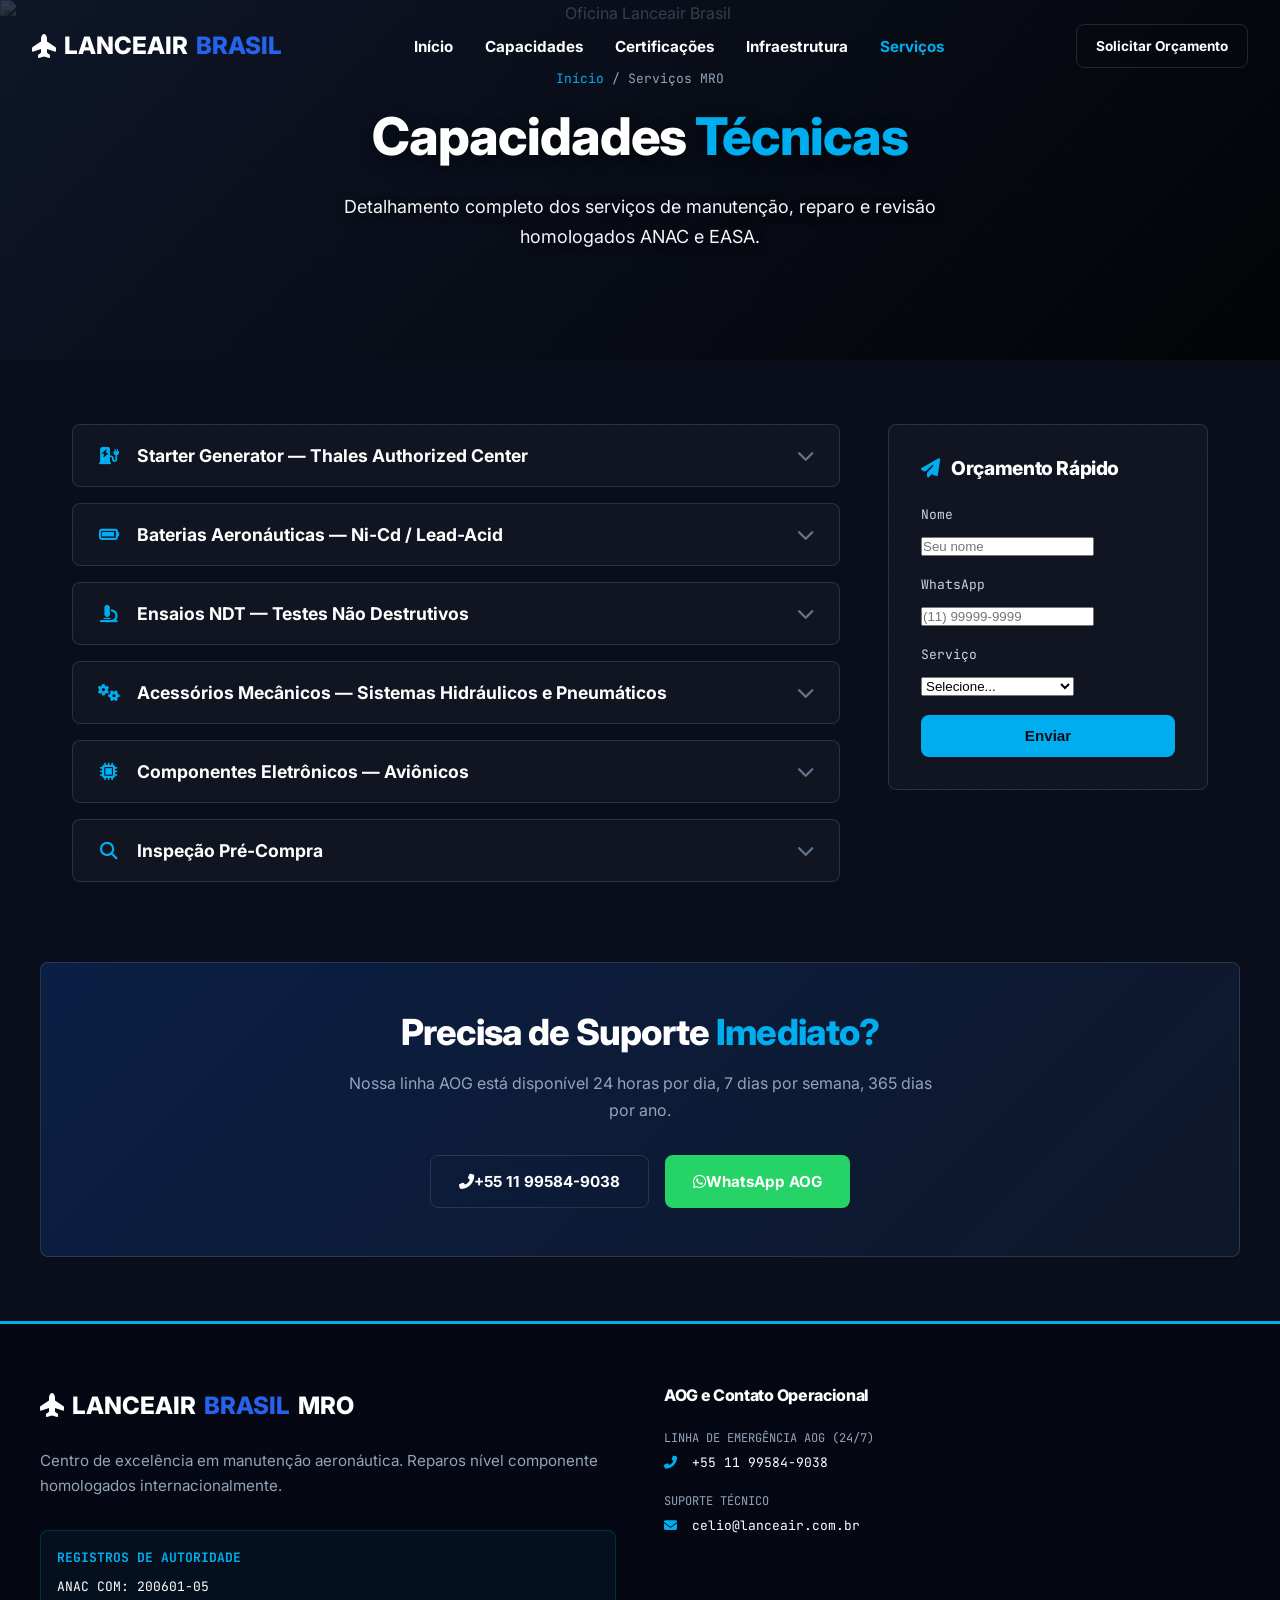
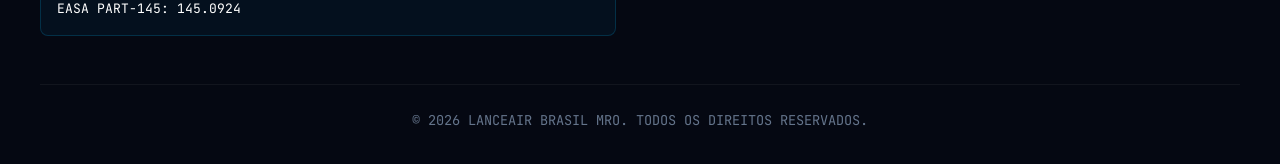
==== servicos.html @ 598c6c40 "Add files via upload" ====
<!DOCTYPE html>
<html lang="pt-BR">

<head>
    <meta charset="UTF-8">
    <meta name="viewport" content="width=device-width, initial-scale=1.0">
    <title>Serviços MRO | Lanceair Brasil</title>
    <meta name="description"
        content="Serviços especializados de manutenção, reparo e overhaul para aeronaves Lanceair. Starter Generator, Baterias, NDT, Aviônicos e mais.">
    <link rel="stylesheet" href="style.css">
    <link rel="stylesheet" href="https://cdnjs.cloudflare.com/ajax/libs/font-awesome/6.4.0/css/all.min.css">
    <style>
        /* Servicos Page Specific */
        .hero-compact {
            height: 40vh;
            min-height: 300px;
            display: flex;
            align-items: center;
            justify-content: center;
            position: relative;
            text-align: center;
        }

        .breadcrumb {
            font-family: var(--font-mono);
            font-size: var(--caption);
            color: #94a3b8;
            margin-bottom: 1rem;
        }

        .breadcrumb a {
            color: var(--cyan-aero);
            text-decoration: none;
        }

        .breadcrumb a:hover {
            text-decoration: underline;
        }

        .services-layout {
            display: grid;
            grid-template-columns: 1fr 320px;
            gap: 3rem;
            max-width: 1200px;
            margin: 0 auto;
            padding: 4rem 2rem;
        }

        /* Accordion */
        .accordion-item {
            border: 1px solid var(--glass-border);
            border-radius: var(--br);
            margin-bottom: 1rem;
            overflow: hidden;
            background: var(--glass-bg);
            backdrop-filter: blur(12px);
        }

        .accordion-header {
            display: flex;
            align-items: center;
            gap: 1rem;
            padding: 1.25rem 1.5rem;
            cursor: pointer;
            background: none;
            border: none;
            color: #fff;
            width: 100%;
            font-size: 1.1rem;
            font-weight: 700;
            font-family: var(--font-sans);
            transition: background 0.3s;
            text-align: left;
        }

        .accordion-header:hover {
            background: rgba(255, 255, 255, 0.03);
        }

        .accordion-header i.icon {
            color: var(--cyan-aero);
            width: 24px;
            text-align: center;
        }

        .accordion-header .chevron {
            margin-left: auto;
            transition: transform 0.3s;
            color: #64748b;
        }

        .accordion-header.open .chevron {
            transform: rotate(180deg);
        }

        .accordion-body {
            max-height: 0;
            overflow: hidden;
            transition: max-height 0.4s ease, padding 0.4s ease;
            padding: 0 1.5rem;
        }

        .accordion-body.open {
            max-height: 800px;
            padding: 0 1.5rem 1.5rem;
        }

        .accordion-body p {
            color: #94a3b8;
            line-height: 1.7;
            margin-bottom: 1rem;
        }

        .accordion-body .norm-tag {
            display: inline-block;
            font-family: var(--font-mono);
            font-size: 0.75rem;
            background: rgba(0, 174, 239, 0.1);
            color: var(--cyan-aero);
            padding: 0.2rem 0.5rem;
            border-radius: 4px;
            margin-right: 0.5rem;
            margin-bottom: 0.5rem;
            border: 1px solid rgba(0, 174, 239, 0.2);
        }

        .accordion-body img {
            width: 100%;
            border-radius: var(--br);
            margin-top: 1rem;
            object-fit: cover;
            max-height: 250px;
        }

        /* Sidebar */
        .sidebar-sticky {
            position: sticky;
            top: 100px;
            align-self: flex-start;
        }

        .sidebar-form {
            background: var(--glass-bg);
            border: 1px solid var(--glass-border);
            border-radius: var(--br);
            padding: 2rem;
            backdrop-filter: blur(12px);
        }

        .sidebar-form h3 {
            font-size: 1.2rem;
            margin-bottom: 1.5rem;
            color: #fff;
        }

        .sidebar-form .form-group {
            margin-bottom: 1rem;
        }

        .sidebar-form label {
            display: block;
            margin-bottom: 0.4rem;
            color: #cbd5e1;
            font-family: var(--font-mono);
            font-size: var(--caption);
        }

        /* CTA Final Banner */
        .cta-final {
            background: linear-gradient(135deg, #0A1F44 0%, #0F172A 100%);
            border: 1px solid var(--glass-border);
            border-radius: var(--br);
            padding: 3rem 2rem;
            text-align: center;
            max-width: 1200px;
            margin: 0 auto 4rem;
        }

        .cta-final h2 {
            margin-bottom: 1rem;
        }

        .cta-final p {
            color: #94a3b8;
            margin-bottom: 2rem;
            max-width: 600px;
            margin-left: auto;
            margin-right: auto;
        }

        .cta-final .cta-buttons {
            display: flex;
            gap: 1rem;
            justify-content: center;
            flex-wrap: wrap;
        }

        .whatsapp-btn {
            background: #25D366 !important;
            color: #fff !important;
        }

        .whatsapp-btn:hover {
            background: #1EBE5A !important;
        }

        @media (max-width: 768px) {
            .services-layout {
                grid-template-columns: 1fr;
                padding: 2rem 1rem;
            }

            .sidebar-sticky {
                position: static;
            }
        }
    </style>
</head>

<body>
    <!-- Header -->
    <header id="header">
        <a href="index.html" class="logo">
            <i class="fas fa-plane-up"></i> LANCEAIR <span>BRASIL</span>
        </a>
        <nav>
            <ul>
                <li><a href="index.html">Início</a></li>
                <li><a href="index.html#services">Capacidades</a></li>
                <li><a href="index.html#certifications">Certificações</a></li>
                <li><a href="index.html#structure">Infraestrutura</a></li>
                <li><a href="servicos.html" class="active">Serviços</a></li>
            </ul>
        </nav>
        <div style="display: flex; gap: 1.5rem; align-items: center;">
            <a href="index.html#contact" class="btn btn-secondary"
                style="padding: 0.6rem 1.2rem; font-size: 0.85rem;">Solicitar
                Orçamento</a>
        </div>
    </header>

    <!-- Hero Compacto -->
    <section class="hero hero-compact" style="padding:0; margin:0; max-width:100%;">
        <img src="assets/estrutura/estrutura-oficina-principal.webp" alt="Oficina Lanceair Brasil" class="hero-bg">
        <div class="hero-overlay"></div>
        <div class="hero-content">
            <div class="breadcrumb">
                <a href="index.html">Início</a> / <span>Serviços MRO</span>
            </div>
            <h1 style="text-shadow: 0 4px 15px rgba(0,0,0,0.6);">Capacidades <span>Técnicas</span></h1>
            <p style="text-shadow: 0 2px 10px rgba(0,0,0,0.8); color: #F4F6F9;">Detalhamento completo dos serviços de
                manutenção, reparo e revisão homologados ANAC e EASA.</p>
        </div>
    </section>

    <!-- Layout Principal -->
    <div class="services-layout">
        <!-- Coluna Principal: Accordion -->
        <div>
            <!-- Starter Generator -->
            <div class="accordion-item">
                <button class="accordion-header">
                    <i class="fas fa-charging-station icon"></i>
                    Starter Generator — Thales Authorized Center
                    <i class="fas fa-chevron-down chevron"></i>
                </button>
                <div class="accordion-body">
                    <p>Reparos e revisões completas de arrancadores/geradores Thales com ensaios em bancadas simuladas.
                        Telemetria exata com laudo técnico completo para cada componente testado.</p>
                    <div>
                        <span class="norm-tag">RBAC 43</span>
                        <span class="norm-tag">AMM Lanceair</span>
                        <span class="norm-tag">CMM Thales</span>
                    </div>
                    <img src="assets/estrutura/estrutura-lab-starter-generator.webp" alt="Lab Starter Generator"
                        loading="lazy">
                </div>
            </div>

            <!-- Baterias -->
            <div class="accordion-item">
                <button class="accordion-header">
                    <i class="fas fa-battery-full icon"></i>
                    Baterias Aeronáuticas — Ni-Cd / Lead-Acid
                    <i class="fas fa-chevron-down chevron"></i>
                </button>
                <div class="accordion-body">
                    <p>Manutenção preventiva e corretiva de baterias aeronáuticas Ni-Cd e Lead-Acid. Processos térmicos
                        e
                        químicos rigorosos seguindo as normas dos fabricantes para ciclo de vida máximo.</p>
                    <div>
                        <span class="norm-tag">ICA 00-011</span>
                        <span class="norm-tag">CMM Saft / Marathon</span>
                        <span class="norm-tag">RBAC 43</span>
                    </div>
                    <img src="assets/estrutura/estrutura-laboratorio-baterias.webp" alt="Laboratório de Baterias"
                        loading="lazy">
                </div>
            </div>

            <!-- Ensaios NDT -->
            <div class="accordion-item">
                <button class="accordion-header">
                    <i class="fas fa-microscope icon"></i>
                    Ensaios NDT — Testes Não Destrutivos
                    <i class="fas fa-chevron-down chevron"></i>
                </button>
                <div class="accordion-body">
                    <p>Inspeções profundas por Líquido Penetrante (LP), Partícula Magnética (PM), Eddy Current (EC) e
                        Ultrassom (UT). Técnicos certificados nível II conforme normas internacionais.</p>
                    <div>
                        <span class="norm-tag">ISO 9712</span>
                        <span class="norm-tag">NAS410</span>
                        <span class="norm-tag">ASTM E1444</span>
                    </div>
                    <img src="assets/estrutura/estrutura-ensaios-ndt.webp" alt="Ensaios NDT" loading="lazy">
                </div>
            </div>

            <!-- Acessórios Mecânicos -->
            <div class="accordion-item">
                <button class="accordion-header">
                    <i class="fas fa-cogs icon"></i>
                    Acessórios Mecânicos — Sistemas Hidráulicos e Pneumáticos
                    <i class="fas fa-chevron-down chevron"></i>
                </button>
                <div class="accordion-body">
                    <p>Serviços mecânicos detalhados em sistemas pneumáticos, hidráulicos, estruturais e de combustível.
                        Revisão completa de atuadores, válvulas e bombas com testes de pressão e leak test.</p>
                    <div>
                        <span class="norm-tag">RBAC 43</span>
                        <span class="norm-tag">AMM Lanceair</span>
                        <span class="norm-tag">IPC</span>
                    </div>
                    <img src="assets/estrutura/estrutura-componentes-mecanicos.webp" alt="Componentes Mecânicos"
                        loading="lazy">
                </div>
            </div>

            <!-- Componentes Eletrônicos -->
            <div class="accordion-item">
                <button class="accordion-header">
                    <i class="fas fa-microchip icon"></i>
                    Componentes Eletrônicos — Aviônicos
                    <i class="fas fa-chevron-down chevron"></i>
                </button>
                <div class="accordion-body">
                    <p>Diagnóstico de alta fidelidade e reparo de placas aviônicas utilizando instrumentação digital
                        avançada.
                        Atualização de software e firmware conforme Service Bulletins dos fabricantes.</p>
                    <div>
                        <span class="norm-tag">RBAC 43</span>
                        <span class="norm-tag">CMM Garmin</span>
                        <span class="norm-tag">STC / SB</span>
                    </div>
                    <img src="assets/estrutura/estrutura-bancada-testes-avionica.webp" alt="Bancada Aviônicos"
                        loading="lazy">
                </div>
            </div>

            <!-- Inspeção Pré-Compra -->
            <div class="accordion-item">
                <button class="accordion-header">
                    <i class="fas fa-search icon"></i>
                    Inspeção Pré-Compra
                    <i class="fas fa-chevron-down chevron"></i>
                </button>
                <div class="accordion-body">
                    <p>Avaliação técnica completa da aeronave antes da aquisição. Inclui inspeção estrutural, revisão de
                        logbooks, avaliação de corrosão, testes de sistemas e relatório detalhado com parecer técnico.
                    </p>
                    <div>
                        <span class="norm-tag">AC 20-106</span>
                        <span class="norm-tag">RBAC 91</span>
                        <span class="norm-tag">AMM Lanceair</span>
                    </div>
                    <img src="assets/estrutura/estrutura-sala-controle-starter.webp" alt="Sala de Controle"
                        loading="lazy">
                </div>
            </div>
        </div>

        <!-- Sidebar Sticky -->
        <div class="sidebar-sticky">
            <div class="sidebar-form">
                <h3><i class="fas fa-paper-plane" style="color: var(--cyan-aero); margin-right: 8px;"></i> Orçamento
                    Rápido</h3>
                <form>
                    <div class="form-group">
                        <label for="sb-name">Nome</label>
                        <input type="text" id="sb-name" placeholder="Seu nome" class="contact-form">
                    </div>
                    <div class="form-group">
                        <label for="sb-phone">WhatsApp</label>
                        <input type="tel" id="sb-phone" placeholder="(11) 99999-9999" class="contact-form">
                    </div>
                    <div class="form-group">
                        <label for="sb-service">Serviço</label>
                        <select id="sb-service" class="contact-form">
                            <option value="">Selecione...</option>
                            <option value="sg">Starter Generator</option>
                            <option value="bat">Baterias</option>
                            <option value="ndt">Ensaios NDT</option>
                            <option value="mech">Mecânicos</option>
                            <option value="avionics">Aviônicos</option>
                            <option value="insp">Inspeção Pré-Compra</option>
                        </select>
                    </div>
                    <button type="submit" class="btn btn-primary"
                        style="width: 100%; justify-content: center; padding: 0.8rem;">Enviar</button>
                </form>
            </div>
        </div>
    </div>

    <!-- CTA Final -->
    <div class="cta-final">
        <h2>Precisa de Suporte <span style="color: var(--cyan-aero);">Imediato?</span></h2>
        <p>Nossa linha AOG está disponível 24 horas por dia, 7 dias por semana, 365 dias por ano.</p>
        <div class="cta-buttons">
            <a href="tel:+5511995849038" class="btn btn-secondary"><i class="fas fa-phone-alt"></i> +55 11
                99584-9038</a>
            <a href="https://wa.me/5511995849038?text=Ol%C3%A1%2C%20preciso%20de%20suporte%20MRO%20para%20minha%20aeronave%20Lanceair."
                class="btn btn-primary whatsapp-btn" target="_blank" rel="noopener"><i class="fab fa-whatsapp"></i>
                WhatsApp AOG</a>
        </div>
    </div>

    <!-- Footer -->
    <footer
        style="background-color: #050812; padding: 4rem 2rem 2rem; border-top: 1px solid var(--glass-border); position: relative;">
        <div style="position: absolute; top: -1px; left: 0; width: 100%; height: 3px; background: var(--cyan-aero);">
        </div>
        <div
            style="max-width: 1200px; margin: 0 auto; display: flex; flex-wrap: wrap; justify-content: space-between; gap: 3rem;">
            <div style="flex: 1; min-width: 300px;">
                <a href="index.html" class="logo" style="margin-bottom: 1.5rem;">
                    <i class="fas fa-plane-up"></i> LANCEAIR <span>BRASIL</span> MRO
                </a>
                <p style="color: #94a3b8; font-size: 0.95rem; line-height: 1.6; margin-bottom: 2rem;">Centro de
                    excelência em manutenção aeronáutica. Reparos nível componente homologados internacionalmente.</p>
                <div class="mono-text"
                    style="background: rgba(0, 174, 239, 0.05); border: 1px solid rgba(0, 174, 239, 0.2); padding: 1rem; border-radius: var(--br); color: #fff;">
                    <strong style="color: var(--cyan-aero); display: block; margin-bottom: 0.5rem;">REGISTROS DE
                        AUTORIDADE</strong>
                    ANAC COM: 200601-05<br>
                    EASA PART-145: 145.0924
                </div>
            </div>
            <div style="flex: 1; min-width: 250px;">
                <h4 style="margin-bottom: 1.5rem; color: #fff;">AOG e Contato Operacional</h4>
                <div class="mono-text" style="color: #F4F6F9; display:flex; flex-direction:column; gap:1.2rem;">
                    <div>
                        <span style="color: #94a3b8; font-size: 0.75rem; display: block; margin-bottom: 0.2rem;">LINHA
                            DE EMERGÊNCIA AOG (24/7)</span>
                        <a href="tel:+5511995849038" style="color: #fff; text-decoration: none;"><i
                                class="fas fa-phone-alt" style="color: var(--cyan-aero); width: 20px;"></i> +55 11
                            99584-9038</a>
                    </div>
                    <div>
                        <span style="color: #94a3b8; font-size: 0.75rem; display: block; margin-bottom: 0.2rem;">SUPORTE
                            TÉCNICO</span>
                        <a href="mailto:celio@lanceair.com.br" style="color: #fff; text-decoration: none;"><i
                                class="fas fa-envelope" style="color: var(--cyan-aero); width: 20px;"></i>
                            celio@lanceair.com.br</a>
                    </div>
                </div>
            </div>
        </div>
        <div
            style="max-width: 1200px; margin: 3rem auto 0; padding-top: 1.5rem; border-top: 1px solid rgba(255,255,255,0.05); text-align: center; color: #64748b; font-size: 0.85rem; font-family: var(--font-mono);">
            &copy; 2026 LANCEAIR BRASIL MRO. TODOS OS DIREITOS RESERVADOS.
        </div>
    </footer>

    <script>
        // Header scroll effect
        const header = document.getElementById('header');
        window.addEventListener('scroll', () => {
            if (window.scrollY > 80) {
                header.classList.add('scrolled');
            } else {
                header.classList.remove('scrolled');
            }
        });

        // Accordion toggle
        document.querySelectorAll('.accordion-header').forEach(btn => {
            btn.addEventListener('click', () => {
                const body = btn.nextElementSibling;
                const isOpen = body.classList.contains('open');

                // Close all
                document.querySelectorAll('.accordion-body').forEach(b => b.classList.remove('open'));
                document.querySelectorAll('.accordion-header').forEach(h => h.classList.remove('open'));

                if (!isOpen) {
                    body.classList.add('open');
                    btn.classList.add('open');
                }
            });
        });

        // Scroll reveal
        const revealObserver = new IntersectionObserver((entries) => {
            entries.forEach(entry => {
                if (entry.isIntersecting) {
                    entry.target.classList.add('active');
                    revealObserver.unobserve(entry.target);
                }
            });
        }, { threshold: 0.1 });

        document.querySelectorAll('.reveal').forEach(el => revealObserver.observe(el));
    </script>
</body>

</html>
---- style.css ----
@import url('https://fonts.googleapis.com/css2?family=Inter:wght@400;700;800&family=JetBrains+Mono:wght@400;700&display=swap');

:root {
    --corporate-blue: #2563EB;
    /* Preserved from brand-token */
    --cyan-aero: #00AEEF;
    --cyan-hover: #008CBE;
    --neutral-light: #F4F6F9;
    --neutral-dark: #0A0E1A;
    --glass-bg: rgba(255, 255, 255, 0.03);
    --glass-border: rgba(255, 255, 255, 0.12);
    --shadow-blue: 0 4px 20px rgba(15, 23, 42, 0.4);
    --br: 8px;
    /* Fixed technical border radius */

    --h1: 52px;
    --h2: 36px;
    --body: 16px;
    --caption: 13px;

    --font-sans: 'Inter', sans-serif;
    --font-mono: 'JetBrains Mono', monospace;
}

* {
    margin: 0;
    padding: 0;
    box-sizing: border-box;
}

body {
    font-family: var(--font-sans);
    background-color: var(--neutral-dark);
    color: #fff;
    line-height: 1.65;
    font-size: var(--body);
    font-weight: 400;
    overflow-x: hidden;
    /* Subtle metal/carbon pattern */
    background-image: radial-gradient(rgba(255, 255, 255, 0.04) 1px, transparent 1px);
    background-size: 20px 20px;
}

h1,
h2,
h3,
h4 {
    font-weight: 800;
    letter-spacing: -0.02em;
    line-height: 1.2;
}

h1 {
    font-size: var(--h1);
}

h2 {
    font-size: var(--h2);
}

.mono-text {
    font-family: var(--font-mono);
    font-size: var(--caption);
    letter-spacing: 0;
}

/* Loader Minimalista */
#loader {
    position: fixed;
    inset: 0;
    background: var(--neutral-dark);
    z-index: 9999;
    display: flex;
    justify-content: center;
    align-items: center;
    transition: opacity 0.4s ease;
}

.loader-content {
    animation: loaderFadeIn 1.2s ease-out forwards;
}

@keyframes loaderFadeIn {
    0% {
        opacity: 0;
        transform: scale(0.95);
    }

    50% {
        opacity: 1;
        transform: scale(1.02);
    }

    100% {
        opacity: 1;
        transform: scale(1);
    }
}

/* Header */
header {
    position: fixed;
    top: 0;
    width: 100%;
    z-index: 1000;
    padding: 1.5rem 2rem;
    transition: all 0.4s cubic-bezier(0.2, 0.8, 0.2, 1);
    display: flex;
    justify-content: space-between;
    align-items: center;
    background: transparent;
}

header.scrolled {
    padding: 1rem 2rem;
    background: rgba(10, 14, 26, 0.4);
    backdrop-filter: blur(12px);
    -webkit-backdrop-filter: blur(12px);
    border-bottom: 1px solid var(--glass-border);
}

.logo {
    font-size: 1.5rem;
    font-weight: 800;
    color: #fff;
    text-decoration: none;
    display: flex;
    align-items: center;
    gap: 0.5rem;
}

.logo span {
    color: var(--corporate-blue);
}

nav ul {
    display: flex;
    gap: 2rem;
    list-style: none;
}

nav a {
    color: #fff;
    text-decoration: none;
    font-size: 0.95rem;
    font-weight: 700;
    transition: color 0.3s;
}

nav a:hover,
nav a.active {
    color: var(--cyan-aero);
}

.btn {
    display: inline-flex;
    align-items: center;
    justify-content: center;
    padding: 0.8rem 1.75rem;
    border-radius: var(--br);
    font-weight: 700;
    text-decoration: none;
    transition: all 0.3s ease;
    font-size: 0.95rem;
    cursor: pointer;
    border: none;
}

.btn-primary {
    background: var(--cyan-aero);
    color: var(--neutral-dark);
}

.btn-primary:hover {
    background: var(--cyan-hover);
    transform: translateY(-2px);
    box-shadow: 0 6px 15px rgba(0, 174, 239, 0.3);
}

.btn-secondary {
    background: transparent;
    color: #fff;
    border: 1px solid var(--glass-border);
    backdrop-filter: blur(12px);
}

.btn-secondary:hover {
    background: rgba(255, 255, 255, 0.05);
    border-color: #fff;
    transform: translateY(-2px);
}

/* Hero Section */
.hero {
    height: 100vh;
    display: flex;
    align-items: center;
    justify-content: center;
    position: relative;
    text-align: center;
}

.hero-bg {
    position: absolute;
    inset: 0;
    width: 100%;
    height: 100%;
    object-fit: cover;
    z-index: -2;
}

.hero-overlay {
    position: absolute;
    inset: 0;
    /* Navy to black gradient with 65% opacity */
    background: linear-gradient(135deg, rgba(15, 23, 42, 0.85) 0%, rgba(0, 0, 0, 0.75) 100%);
    z-index: -1;
}

.hero-content {
    max-width: 900px;
    padding: 2rem;
    display: flex;
    flex-direction: column;
    align-items: center;
}

.hero h1 {
    color: #fff;
    margin-bottom: 1.5rem;
}

.hero h1 span {
    color: var(--cyan-aero);
}

.hero p {
    font-size: 1.125rem;
    color: #cbd5e1;
    margin-bottom: 2.5rem;
    max-width: 650px;
}

.hero-ctas {
    display: flex;
    gap: 1rem;
    justify-content: center;
}

/* Structure Sections */
section {
    padding: 6rem 2rem;
    max-width: 1200px;
    margin: 0 auto;
}

.section-title {
    text-align: center;
    margin-bottom: 4rem;
}

.section-title h2 {
    margin-top: 0.5rem;
}

.section-title .mono-text {
    color: var(--cyan-aero);
    text-transform: uppercase;
}

/* Partners Infinite Carousel */
.partners-wrapper {
    overflow: hidden;
    padding: 3rem 0;
    background: rgba(255, 255, 255, 0.01);
    border-top: 1px solid var(--glass-border);
    border-bottom: 1px solid var(--glass-border);
    white-space: nowrap;
}

.partners-track {
    display: inline-flex;
    gap: 5rem;
    animation: scroll 35s linear infinite;
    align-items: center;
}

.partner-logo {
    font-family: var(--font-sans);
    font-size: 1.5rem;
    font-weight: 800;
    color: rgba(255, 255, 255, 0.4);
    filter: grayscale(100%);
    transition: all 0.3s;
    user-select: none;
}

.partner-logo:hover {
    color: #fff;
    filter: grayscale(0%);
}

@keyframes scroll {
    0% {
        transform: translateX(0);
    }

    100% {
        transform: translateX(-50%);
    }
}

/* Bento Grid */
.bento-grid {
    display: grid;
    grid-template-columns: repeat(3, 1fr);
    grid-auto-rows: minmax(280px, auto);
    gap: 1.5rem;
}

.bento-card {
    background: var(--glass-bg);
    border: 1px solid var(--glass-border);
    border-radius: var(--br);
    padding: 2.5rem;
    backdrop-filter: blur(12px);
    -webkit-backdrop-filter: blur(12px);
    display: flex;
    flex-direction: column;
    justify-content: flex-end;
    position: relative;
    overflow: hidden;
    transition: all 0.4s ease;
    box-shadow: var(--shadow-blue);
}

.bento-card:hover {
    border-color: var(--cyan-aero);
    transform: translateY(-5px);
}

.bento-card.large {
    grid-column: span 2;
}

.bento-icon {
    font-size: 2.2rem;
    color: var(--cyan-aero);
    margin-bottom: auto;
}

.bento-card h3 {
    font-size: 1.5rem;
    margin-bottom: 0.5rem;
}

.bento-card p {
    color: #94a3b8;
    font-size: 0.95rem;
}

.bento-tag {
    position: absolute;
    top: 1.5rem;
    right: 1.5rem;
    background: rgba(0, 174, 239, 0.1);
    color: var(--cyan-aero);
    padding: 0.3rem 0.6rem;
    border-radius: var(--br);
    border: 1px solid rgba(0, 174, 239, 0.2);
}

/* Certifications Timeline */
.timeline {
    display: flex;
    justify-content: space-between;
    position: relative;
    padding: 2rem 0;
}

.timeline::before {
    content: '';
    position: absolute;
    top: 50%;
    left: 0;
    right: 0;
    height: 1px;
    background: var(--glass-border);
    z-index: -1;
}

.timeline-item {
    background: var(--neutral-dark);
    border: 1px solid var(--glass-border);
    padding: 1.5rem;
    border-radius: var(--br);
    width: 30%;
    text-align: center;
    box-shadow: var(--shadow-blue);
    position: relative;
    z-index: 1;
}

.timeline-item i {
    font-size: 2rem;
    color: var(--cyan-aero);
    margin-bottom: 1rem;
    display: block;
}

.timeline-item h3 {
    margin-bottom: 0.5rem;
}

/* Mosaic Gallery (Structure) */
.mosaic {
    display: grid;
    grid-template-columns: repeat(4, 1fr);
    grid-auto-rows: 250px;
    gap: 1rem;
}

.mosaic-item {
    border-radius: var(--br);
    overflow: hidden;
    position: relative;
}

.mosaic-item img {
    width: 100%;
    height: 100%;
    object-fit: cover;
    transition: transform 0.6s ease;
    filter: grayscale(40%);
}

.mosaic-item:hover img {
    transform: scale(1.05);
    filter: grayscale(0%);
}

.mosaic-item.tall {
    grid-row: span 2;
}

.mosaic-item.wide {
    grid-column: span 2;
}

.mosaic-item.large {
    grid-row: span 2;
    grid-column: span 2;
}

/* General Animations (Framer Motion feel) */
.reveal {
    opacity: 0;
    transform: translateY(30px);
    transition: all 0.6s cubic-bezier(0.2, 0.8, 0.2, 1);
}

.reveal.active {
    opacity: 1;
    transform: translateY(0);
}

/* Form Styles */
.contact-form input,
.contact-form select,
.contact-form textarea {
    width: 100%;
    min-height: 48px;
    padding: 0.8rem 1rem;
    font-size: 16px;
    /* Prevents auto-zoom on iOS Safari */
    font-family: var(--font-sans);
    background: rgba(255, 255, 255, 0.03);
    border: 1px solid var(--glass-border);
    border-radius: var(--br);
    color: #fff;
    outline: none;
    transition: all 0.3s ease;
}

.contact-form input:focus,
.contact-form select:focus,
.contact-form textarea:focus {
    border-color: var(--cyan-aero);
    box-shadow: 0 0 0 2px rgba(0, 174, 239, 0.2);
    background: rgba(255, 255, 255, 0.06);
}

.contact-form select {
    appearance: none;
    background-image: url("data:image/svg+xml;charset=US-ASCII,%3Csvg%20xmlns%3D%22http%3A%2F%2Fwww.w3.org%2F2000%2Fsvg%22%20width%3D%22292.4%22%20height%3D%22292.4%22%3E%3Cpath%20fill%3D%22%23cbd5e1%22%20d%3D%22M287%2069.4a17.6%2017.6%200%200%200-13-5.4H18.4c-5%200-9.3%201.8-12.9%205.4A17.6%2017.6%200%200%200%200%2082.2c0%205%201.8%209.3%205.4%2012.9l128%20127.9c3.6%203.6%207.8%205.4%2012.8%205.4s9.2-1.8%2012.8-5.4L287%2095c3.5-3.5%205.4-7.8%205.4-12.8%200-5-1.9-9.2-5.5-12.8z%22%2F%3E%3C%2Fsvg%3E");
    background-repeat: no-repeat;
    background-position: right 1rem top 50%;
    background-size: 0.65em auto;
}

/* Floating Mobile Seal */
.floating-seal {
    position: fixed;
    bottom: 2rem;
    right: 1.5rem;
    background: var(--glass-bg);
    border: 1px solid var(--cyan-aero);
    color: var(--cyan-aero);
    padding: 0.5rem 1rem;
    border-radius: var(--br);
    backdrop-filter: blur(12px);
    z-index: 9999;
    box-shadow: 0 4px 15px rgba(0, 0, 0, 0.5);
    display: none;
    font-weight: 700;
}

/* Responsive Overrides */
@media (min-width: 1920px) {
    .bento-grid {
        grid-template-columns: repeat(4, 1fr);
    }

    .bento-card.large {
        grid-column: span 2;
    }

    section {
        max-width: 1400px;
    }
}

@media (max-width: 1280px) {
    .bento-grid {
        grid-template-columns: repeat(3, 1fr);
    }
}

@media (max-width: 1024px) {
    .bento-grid {
        grid-template-columns: repeat(2, 1fr);
    }

    .bento-card.large {
        grid-column: span 2;
    }
}

@media (max-width: 768px) {
    :root {
        --h1: 40px;
        --h2: 28px;
    }

    header {
        padding: 1.2rem;
    }

    header.scrolled {
        padding: 1rem 1.2rem;
    }

    nav ul {
        display: none;
    }

    .bento-grid {
        grid-template-columns: 1fr;
    }

    .bento-card.large {
        grid-column: span 1;
    }

    .hero-content {
        padding: 1rem;
    }

    .hero-ctas {
        flex-direction: column;
        width: 100%;
    }

    .hero-ctas .btn {
        width: 100%;
    }

    .timeline {
        flex-direction: column;
        gap: 2rem;
        padding: 0;
    }

    .timeline::before {
        display: none;
    }

    .timeline-item {
        width: 100%;
    }

    .mosaic {
        grid-template-columns: 1fr;
        grid-auto-rows: 200px;
    }

    .mosaic-item.tall,
    .mosaic-item.wide,
    .mosaic-item.large {
        grid-row: span 1;
        grid-column: span 1;
    }

    .floating-seal {
        display: block;
    }
}

@media (max-width: 375px) {
    :root {
        --h1: 32px;
        --h2: 24px;
    }

    .bento-card {
        padding: 1.5rem;
    }

    .hero-content {
        padding: 0.5rem;
    }

    header {
        padding: 1rem;
    }

    header.scrolled {
        padding: 0.8rem 1rem;
    }

    .timeline-item {
        padding: 1.2rem;
    }

    .contact-form {
        gap: 1.2rem;
    }
}

/* ═══════════════════════════════════════════════
   PHASE 2: Conversion, Social Proof & Polish
   ═══════════════════════════════════════════════ */

/* Hero Micro-copy */
.hero-microcopy {
    font-size: 0.85rem;
    color: #94a3b8;
    margin-top: 1rem;
    font-family: var(--font-mono);
    letter-spacing: 0.02em;
    text-shadow: 0 1px 4px rgba(0, 0, 0, 0.5);
}

/* Bounce Chevron */
.bounce-chevron {
    display: inline-block;
    margin-left: 6px;
    animation: bounceChevron 2s ease-in-out infinite;
}

@keyframes bounceChevron {

    0%,
    100% {
        transform: translateY(0);
    }

    50% {
        transform: translateY(5px);
    }
}

/* Nav Underline Animation */
nav a {
    position: relative;
}

nav a::after {
    content: '';
    position: absolute;
    bottom: -4px;
    left: 0;
    width: 100%;
    height: 2px;
    background: var(--cyan-aero);
    transform: scaleX(0);
    transform-origin: left;
    transition: transform 0.3s ease;
}

nav a:hover::after {
    transform: scaleX(1);
}

/* Stats Row (Contadores) */
.stats-row {
    display: grid;
    grid-template-columns: repeat(4, 1fr);
    gap: 1.5rem;
    background: rgba(10, 31, 68, 0.6);
    border: 1px solid var(--glass-border);
    border-radius: var(--br);
    padding: 3rem 2rem;
    margin-bottom: 4rem;
}

.stat-item {
    text-align: center;
}

.stat-number {
    font-size: 3rem;
    font-weight: 800;
    color: #fff;
    line-height: 1;
    display: block;
}

.stat-suffix {
    font-size: 2rem;
    font-weight: 800;
    color: var(--cyan-aero);
}

.stat-label {
    font-size: 0.9rem;
    color: #94a3b8;
    margin-top: 0.5rem;
    text-transform: uppercase;
    letter-spacing: 0.05em;
    font-family: var(--font-mono);
    font-size: var(--caption);
}

/* Testimonials Carousel */
.testimonials-wrapper {
    margin-bottom: 2rem;
}

.testimonials-carousel {
    position: relative;
    min-height: 200px;
    overflow: hidden;
}

.testimonial-card {
    position: absolute;
    inset: 0;
    opacity: 0;
    transform: translateX(50px);
    transition: all 0.5s cubic-bezier(0.2, 0.8, 0.2, 1);
    background: var(--glass-bg);
    border: 1px solid var(--glass-border);
    backdrop-filter: blur(12px);
    -webkit-backdrop-filter: blur(12px);
    border-radius: var(--br);
    padding: 2.5rem;
    display: flex;
    flex-direction: column;
    justify-content: center;
    text-align: center;
    max-width: 700px;
    margin: 0 auto;
    pointer-events: none;
}

.testimonial-card.active {
    opacity: 1;
    transform: translateX(0);
    position: relative;
    pointer-events: auto;
}

.testimonial-quote {
    font-size: 4rem;
    color: var(--cyan-aero);
    line-height: 1;
    margin-bottom: -1rem;
    font-family: Georgia, serif;
    opacity: 0.5;
}

.testimonial-card p {
    font-size: 1.05rem;
    color: #cbd5e1;
    line-height: 1.7;
    margin-bottom: 1.5rem;
    font-style: italic;
}

.testimonial-author {
    display: flex;
    flex-direction: column;
    gap: 0.25rem;
}

.testimonial-author strong {
    color: #fff;
    font-size: 1rem;
}

.testimonial-author .mono-text {
    color: var(--cyan-aero);
}

/* Carousel Dots */
.carousel-dots {
    display: flex;
    justify-content: center;
    gap: 0.5rem;
    margin-top: 1.5rem;
}

.dot {
    width: 10px;
    height: 10px;
    border-radius: 50%;
    background: rgba(255, 255, 255, 0.2);
    cursor: pointer;
    transition: all 0.3s;
}

.dot.active {
    background: var(--cyan-aero);
    transform: scale(1.2);
}

/* Multi-step Form */
.multistep-form-wrapper {
    max-width: 650px;
    margin: 0 auto;
    background: var(--glass-bg);
    border: 1px solid var(--glass-border);
    border-radius: var(--br);
    padding: 2rem;
    backdrop-filter: blur(12px);
    -webkit-backdrop-filter: blur(12px);
}

.form-progress {
    height: 3px;
    background: rgba(255, 255, 255, 0.1);
    border-radius: 2px;
    margin-bottom: 1rem;
    overflow: hidden;
}

.form-progress-bar {
    height: 100%;
    background: var(--cyan-aero);
    transition: width 0.4s ease;
    border-radius: 2px;
}

.form-step-labels {
    display: flex;
    justify-content: space-between;
    margin-bottom: 2rem;
}

.step-label {
    font-family: var(--font-mono);
    font-size: var(--caption);
    color: #64748b;
    transition: color 0.3s;
}

.step-label.active {
    color: var(--cyan-aero);
}

.form-step {
    display: none;
    flex-direction: column;
    gap: 1.25rem;
    animation: stepSlideIn 0.3s ease;
}

.form-step.active {
    display: flex;
}

@keyframes stepSlideIn {
    from {
        opacity: 0;
        transform: translateX(20px);
    }

    to {
        opacity: 1;
        transform: translateX(0);
    }
}

.contact-form .form-group label {
    display: block;
    margin-bottom: 0.5rem;
    color: #cbd5e1;
}

.field-error {
    font-size: 0.8rem;
    color: #ef4444;
    min-height: 1.2em;
    display: block;
    margin-top: 0.25rem;
}

.form-nav {
    display: flex;
    justify-content: space-between;
    align-items: center;
    margin-top: 0.5rem;
}

.form-back {
    background: none;
    border: none;
    color: #94a3b8;
    cursor: pointer;
    font-size: 0.9rem;
    font-family: var(--font-sans);
    transition: color 0.3s;
}

.form-back:hover {
    color: #fff;
}

/* Checkbox Grid */
.form-checkbox-grid {
    display: grid;
    grid-template-columns: repeat(2, 1fr);
    gap: 0.75rem;
}

.checkbox-card {
    cursor: pointer;
}

.checkbox-card input[type="checkbox"] {
    display: none;
}

.checkbox-visual {
    display: flex;
    align-items: center;
    gap: 0.5rem;
    padding: 0.75rem 1rem;
    background: rgba(255, 255, 255, 0.03);
    border: 1px solid var(--glass-border);
    border-radius: var(--br);
    color: #cbd5e1;
    font-size: 0.85rem;
    transition: all 0.2s;
}

.checkbox-visual i {
    color: var(--cyan-aero);
    width: 18px;
    text-align: center;
}

.checkbox-card input:checked+.checkbox-visual {
    border-color: var(--cyan-aero);
    background: rgba(0, 174, 239, 0.08);
    color: #fff;
}

.form-success {
    text-align: center;
    padding: 3rem 2rem;
}

.form-success h3 {
    color: #fff;
    margin-bottom: 0.5rem;
}

.form-success p {
    color: #94a3b8;
}

/* AOG CTA Banner */
.aog-cta-banner {
    position: fixed;
    bottom: 0;
    left: 0;
    right: 0;
    z-index: 9998;
    background: linear-gradient(135deg, #0A1F44 0%, #0F172A 100%);
    border-top: 1px solid var(--cyan-aero);
    padding: 0.75rem 1.5rem;
    animation: aogSlideUp 0.4s ease;
}

@keyframes aogSlideUp {
    from {
        transform: translateY(100%);
    }

    to {
        transform: translateY(0);
    }
}

.aog-cta-content {
    max-width: 1200px;
    margin: 0 auto;
    display: flex;
    align-items: center;
    justify-content: center;
    gap: 1.5rem;
    font-size: 0.95rem;
    color: #fff;
}

.aog-cta-content i {
    color: var(--cyan-aero);
}

.aog-whatsapp-btn {
    padding: 0.5rem 1.25rem !important;
    font-size: 0.85rem !important;
    white-space: nowrap;
    background: #25D366 !important;
    color: #fff !important;
}

.aog-whatsapp-btn:hover {
    background: #1EBE5A !important;
}

.aog-cta-close {
    position: absolute;
    top: 50%;
    right: 1rem;
    transform: translateY(-50%);
    background: none;
    border: none;
    color: #64748b;
    font-size: 1.5rem;
    cursor: pointer;
    line-height: 1;
    transition: color 0.3s;
}

.aog-cta-close:hover {
    color: #fff;
}

/* Lightbox */
.lightbox {
    position: fixed;
    inset: 0;
    z-index: 10000;
    display: flex;
    align-items: center;
    justify-content: center;
}

.lightbox-overlay {
    position: absolute;
    inset: 0;
    background: rgba(0, 0, 0, 0.92);
    backdrop-filter: blur(4px);
}

.lightbox-content {
    position: relative;
    max-width: 90vw;
    max-height: 90vh;
    z-index: 1;
}

.lightbox-content img {
    max-width: 90vw;
    max-height: 85vh;
    object-fit: contain;
    border-radius: var(--br);
}

.lightbox-caption {
    text-align: center;
    color: #94a3b8;
    font-size: 0.9rem;
    margin-top: 1rem;
    font-family: var(--font-mono);
}

.lightbox-nav {
    position: absolute;
    top: 50%;
    transform: translateY(-50%);
    background: rgba(255, 255, 255, 0.1);
    border: 1px solid rgba(255, 255, 255, 0.2);
    color: #fff;
    width: 44px;
    height: 44px;
    border-radius: 50%;
    cursor: pointer;
    font-size: 1rem;
    display: flex;
    align-items: center;
    justify-content: center;
    transition: all 0.3s;
}

.lightbox-nav:hover {
    background: rgba(255, 255, 255, 0.2);
}

.lightbox-prev {
    left: -60px;
}

.lightbox-next {
    right: -60px;
}

.lightbox-close {
    position: absolute;
    top: -40px;
    right: 0;
    background: none;
    border: none;
    color: #fff;
    font-size: 1.5rem;
    cursor: pointer;
    opacity: 0.7;
    transition: opacity 0.3s;
}

.lightbox-close:hover {
    opacity: 1;
}

/* ═══ Responsive Phase 2 ═══ */
@media (max-width: 768px) {
    .stats-row {
        grid-template-columns: repeat(2, 1fr);
        padding: 2rem 1rem;
    }

    .stat-number {
        font-size: 2rem;
    }

    .form-checkbox-grid {
        grid-template-columns: 1fr;
    }

    .aog-cta-content {
        flex-direction: column;
        gap: 0.75rem;
        text-align: center;
        font-size: 14px;
    }

    .aog-cta-banner {
        padding: 1rem;
    }

    .aog-cta-close {
        top: 0.5rem;
        right: 0.5rem;
        transform: none;
    }

    .lightbox-prev {
        left: 10px;
    }

    .lightbox-next {
        right: 10px;
    }

    .form-step-labels {
        font-size: 0.7rem;
    }

    .testimonial-card {
        padding: 1.5rem;
    }
}

@media (max-width: 375px) {
    .stats-row {
        grid-template-columns: 1fr 1fr;
        gap: 1rem;
    }

    .aog-whatsapp-btn {
        width: 100%;
        justify-content: center;
    }
}
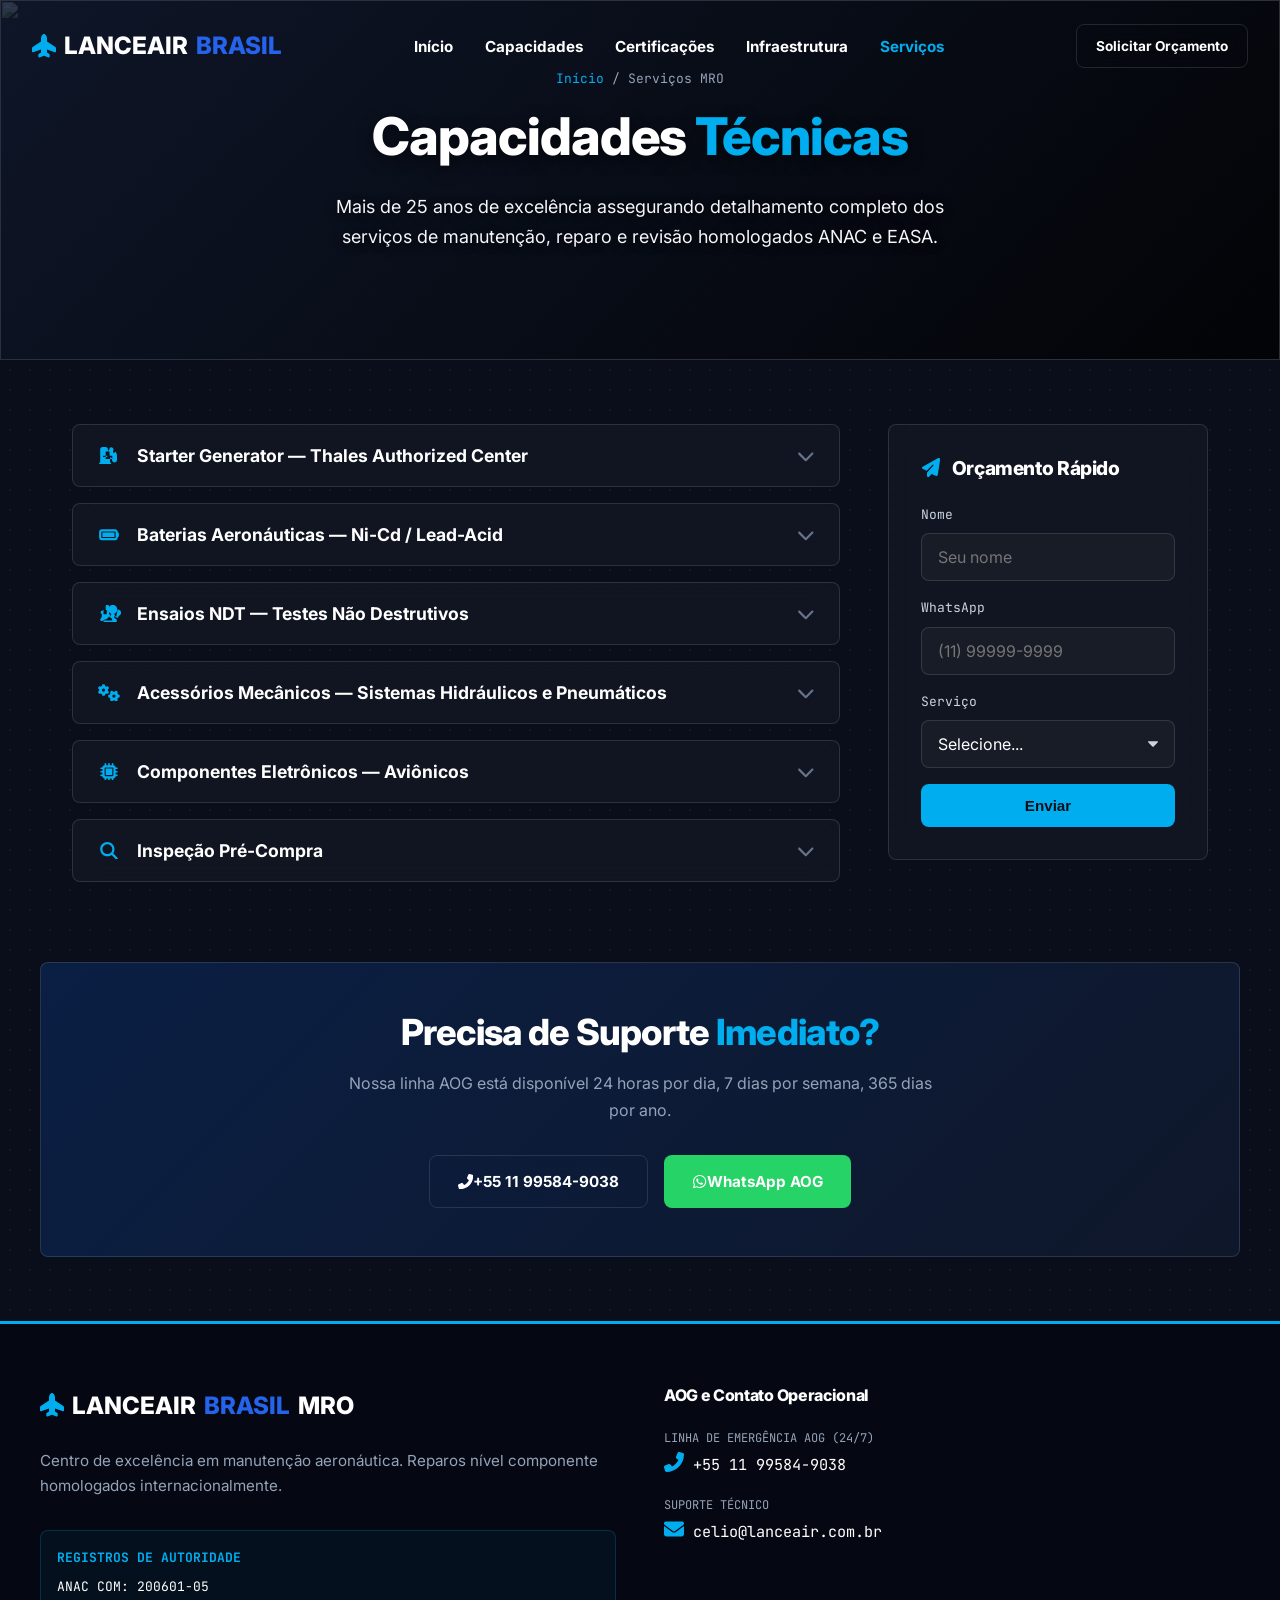
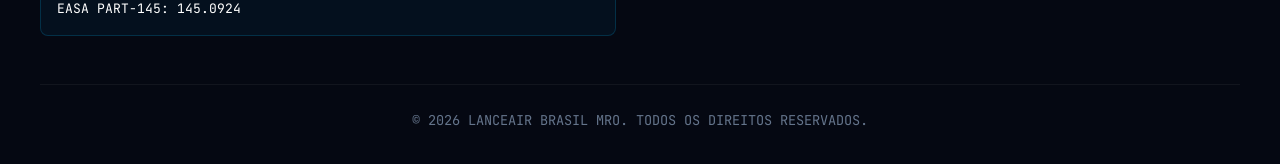
==== commit b0e64a13: "Add files via upload" ====
--- a/servicos.html
+++ b/servicos.html
@@ -7,221 +7,20 @@
     <title>Serviços MRO | Lanceair Brasil</title>
     <meta name="description"
         content="Serviços especializados de manutenção, reparo e overhaul para aeronaves Lanceair. Starter Generator, Baterias, NDT, Aviônicos e mais.">
+    <meta name="theme-color" content="#0A0E1A">
+    <link rel="preconnect" href="https://fonts.googleapis.com">
+    <link rel="preconnect" href="https://fonts.gstatic.com" crossorigin>
+    <link rel="stylesheet"
+        href="https://fonts.googleapis.com/css2?family=Inter:wght@400;700;800&family=JetBrains+Mono:wght@400;700&display=swap">
     <link rel="stylesheet" href="style.css">
-    <link rel="stylesheet" href="https://cdnjs.cloudflare.com/ajax/libs/font-awesome/6.4.0/css/all.min.css">
-    <style>
-        /* Servicos Page Specific */
-        .hero-compact {
-            height: 40vh;
-            min-height: 300px;
-            display: flex;
-            align-items: center;
-            justify-content: center;
-            position: relative;
-            text-align: center;
-        }
-
-        .breadcrumb {
-            font-family: var(--font-mono);
-            font-size: var(--caption);
-            color: #94a3b8;
-            margin-bottom: 1rem;
-        }
-
-        .breadcrumb a {
-            color: var(--cyan-aero);
-            text-decoration: none;
-        }
-
-        .breadcrumb a:hover {
-            text-decoration: underline;
-        }
-
-        .services-layout {
-            display: grid;
-            grid-template-columns: 1fr 320px;
-            gap: 3rem;
-            max-width: 1200px;
-            margin: 0 auto;
-            padding: 4rem 2rem;
-        }
-
-        /* Accordion */
-        .accordion-item {
-            border: 1px solid var(--glass-border);
-            border-radius: var(--br);
-            margin-bottom: 1rem;
-            overflow: hidden;
-            background: var(--glass-bg);
-            backdrop-filter: blur(12px);
-        }
-
-        .accordion-header {
-            display: flex;
-            align-items: center;
-            gap: 1rem;
-            padding: 1.25rem 1.5rem;
-            cursor: pointer;
-            background: none;
-            border: none;
-            color: #fff;
-            width: 100%;
-            font-size: 1.1rem;
-            font-weight: 700;
-            font-family: var(--font-sans);
-            transition: background 0.3s;
-            text-align: left;
-        }
-
-        .accordion-header:hover {
-            background: rgba(255, 255, 255, 0.03);
-        }
-
-        .accordion-header i.icon {
-            color: var(--cyan-aero);
-            width: 24px;
-            text-align: center;
-        }
-
-        .accordion-header .chevron {
-            margin-left: auto;
-            transition: transform 0.3s;
-            color: #64748b;
-        }
-
-        .accordion-header.open .chevron {
-            transform: rotate(180deg);
-        }
-
-        .accordion-body {
-            max-height: 0;
-            overflow: hidden;
-            transition: max-height 0.4s ease, padding 0.4s ease;
-            padding: 0 1.5rem;
-        }
-
-        .accordion-body.open {
-            max-height: 800px;
-            padding: 0 1.5rem 1.5rem;
-        }
-
-        .accordion-body p {
-            color: #94a3b8;
-            line-height: 1.7;
-            margin-bottom: 1rem;
-        }
-
-        .accordion-body .norm-tag {
-            display: inline-block;
-            font-family: var(--font-mono);
-            font-size: 0.75rem;
-            background: rgba(0, 174, 239, 0.1);
-            color: var(--cyan-aero);
-            padding: 0.2rem 0.5rem;
-            border-radius: 4px;
-            margin-right: 0.5rem;
-            margin-bottom: 0.5rem;
-            border: 1px solid rgba(0, 174, 239, 0.2);
-        }
-
-        .accordion-body img {
-            width: 100%;
-            border-radius: var(--br);
-            margin-top: 1rem;
-            object-fit: cover;
-            max-height: 250px;
-        }
-
-        /* Sidebar */
-        .sidebar-sticky {
-            position: sticky;
-            top: 100px;
-            align-self: flex-start;
-        }
-
-        .sidebar-form {
-            background: var(--glass-bg);
-            border: 1px solid var(--glass-border);
-            border-radius: var(--br);
-            padding: 2rem;
-            backdrop-filter: blur(12px);
-        }
-
-        .sidebar-form h3 {
-            font-size: 1.2rem;
-            margin-bottom: 1.5rem;
-            color: #fff;
-        }
-
-        .sidebar-form .form-group {
-            margin-bottom: 1rem;
-        }
-
-        .sidebar-form label {
-            display: block;
-            margin-bottom: 0.4rem;
-            color: #cbd5e1;
-            font-family: var(--font-mono);
-            font-size: var(--caption);
-        }
-
-        /* CTA Final Banner */
-        .cta-final {
-            background: linear-gradient(135deg, #0A1F44 0%, #0F172A 100%);
-            border: 1px solid var(--glass-border);
-            border-radius: var(--br);
-            padding: 3rem 2rem;
-            text-align: center;
-            max-width: 1200px;
-            margin: 0 auto 4rem;
-        }
-
-        .cta-final h2 {
-            margin-bottom: 1rem;
-        }
-
-        .cta-final p {
-            color: #94a3b8;
-            margin-bottom: 2rem;
-            max-width: 600px;
-            margin-left: auto;
-            margin-right: auto;
-        }
-
-        .cta-final .cta-buttons {
-            display: flex;
-            gap: 1rem;
-            justify-content: center;
-            flex-wrap: wrap;
-        }
-
-        .whatsapp-btn {
-            background: #25D366 !important;
-            color: #fff !important;
-        }
-
-        .whatsapp-btn:hover {
-            background: #1EBE5A !important;
-        }
-
-        @media (max-width: 768px) {
-            .services-layout {
-                grid-template-columns: 1fr;
-                padding: 2rem 1rem;
-            }
-
-            .sidebar-sticky {
-                position: static;
-            }
-        }
-    </style>
+    
 </head>
 
 <body>
     <!-- Header -->
     <header id="header">
         <a href="index.html" class="logo">
-            <i class="fas fa-plane-up"></i> LANCEAIR <span>BRASIL</span>
+            <svg class="icon" aria-hidden="true"><use href="icons.svg#icon-plane-up"/></svg> LANCEAIR <span>BRASIL</span>
         </a>
         <nav>
             <ul>
@@ -236,20 +35,27 @@
             <a href="index.html#contact" class="btn btn-secondary"
                 style="padding: 0.6rem 1.2rem; font-size: 0.85rem;">Solicitar
                 Orçamento</a>
+            <button class="mobile-menu-toggle" id="mobileMenuToggle" aria-label="Abrir menu" aria-expanded="false">
+                <span class="hamburger-line"></span>
+                <span class="hamburger-line"></span>
+                <span class="hamburger-line"></span>
+            </button>
         </div>
     </header>
+    <div class="mobile-overlay" id="mobileOverlay"></div>
 
     <!-- Hero Compacto -->
     <section class="hero hero-compact" style="padding:0; margin:0; max-width:100%;">
-        <img src="assets/estrutura/estrutura-oficina-principal.webp" alt="Oficina Lanceair Brasil" class="hero-bg">
+        <img src="assets/estrutura/estrutura-oficina-principal.webp" alt="" role="presentation" class="hero-bg">
         <div class="hero-overlay"></div>
         <div class="hero-content">
             <div class="breadcrumb">
                 <a href="index.html">Início</a> / <span>Serviços MRO</span>
             </div>
             <h1 style="text-shadow: 0 4px 15px rgba(0,0,0,0.6);">Capacidades <span>Técnicas</span></h1>
-            <p style="text-shadow: 0 2px 10px rgba(0,0,0,0.8); color: #F4F6F9;">Detalhamento completo dos serviços de
-                manutenção, reparo e revisão homologados ANAC e EASA.</p>
+            <p style="text-shadow: 0 2px 10px rgba(0,0,0,0.8); color: #F4F6F9;">Mais de 25 anos de excelência
+                assegurando
+                detalhamento completo dos serviços de manutenção, reparo e revisão homologados ANAC e EASA.</p>
         </div>
     </section>
 
@@ -260,9 +66,9 @@
             <!-- Starter Generator -->
             <div class="accordion-item">
                 <button class="accordion-header">
-                    <i class="fas fa-charging-station icon"></i>
+                    <svg class="icon" aria-hidden="true" style="color:var(--cyan-aero);width:24px"><use href="icons.svg#icon-charging-station"/></svg>
                     Starter Generator — Thales Authorized Center
-                    <i class="fas fa-chevron-down chevron"></i>
+                    <svg class="icon chevron" aria-hidden="true"><use href="icons.svg#icon-chevron-down"/></svg>
                 </button>
                 <div class="accordion-body">
                     <p>Reparos e revisões completas de arrancadores/geradores Thales com ensaios em bancadas simuladas.
@@ -272,7 +78,7 @@
                         <span class="norm-tag">AMM Lanceair</span>
                         <span class="norm-tag">CMM Thales</span>
                     </div>
-                    <img src="assets/estrutura/estrutura-lab-starter-generator.webp" alt="Lab Starter Generator"
+                    <img src="assets/estrutura/estrutura-lab-starter-generator.webp" alt="Laborat�rio de starter generator com bancada de testes simulados Thales"
                         loading="lazy">
                 </div>
             </div>
@@ -280,9 +86,9 @@
             <!-- Baterias -->
             <div class="accordion-item">
                 <button class="accordion-header">
-                    <i class="fas fa-battery-full icon"></i>
+                    <svg class="icon" aria-hidden="true" style="color:var(--cyan-aero);width:24px"><use href="icons.svg#icon-battery-full"/></svg>
                     Baterias Aeronáuticas — Ni-Cd / Lead-Acid
-                    <i class="fas fa-chevron-down chevron"></i>
+                    <svg class="icon chevron" aria-hidden="true"><use href="icons.svg#icon-chevron-down"/></svg>
                 </button>
                 <div class="accordion-body">
                     <p>Manutenção preventiva e corretiva de baterias aeronáuticas Ni-Cd e Lead-Acid. Processos térmicos
@@ -301,9 +107,9 @@
             <!-- Ensaios NDT -->
             <div class="accordion-item">
                 <button class="accordion-header">
-                    <i class="fas fa-microscope icon"></i>
+                    <svg class="icon" aria-hidden="true" style="color:var(--cyan-aero);width:24px"><use href="icons.svg#icon-microscope"/></svg>
                     Ensaios NDT — Testes Não Destrutivos
-                    <i class="fas fa-chevron-down chevron"></i>
+                    <svg class="icon chevron" aria-hidden="true"><use href="icons.svg#icon-chevron-down"/></svg>
                 </button>
                 <div class="accordion-body">
                     <p>Inspeções profundas por Líquido Penetrante (LP), Partícula Magnética (PM), Eddy Current (EC) e
@@ -313,16 +119,16 @@
                         <span class="norm-tag">NAS410</span>
                         <span class="norm-tag">ASTM E1444</span>
                     </div>
-                    <img src="assets/estrutura/estrutura-ensaios-ndt.webp" alt="Ensaios NDT" loading="lazy">
+                    <img src="assets/estrutura/estrutura-ensaios-ndt.webp" alt="Equipamento para ensaios n�o destrutivos � l�quido penetrante e part�cula magn�tica" loading="lazy">
                 </div>
             </div>
 
             <!-- Acessórios Mecânicos -->
             <div class="accordion-item">
                 <button class="accordion-header">
-                    <i class="fas fa-cogs icon"></i>
+                    <svg class="icon" aria-hidden="true" style="color:var(--cyan-aero);width:24px"><use href="icons.svg#icon-cogs"/></svg>
                     Acessórios Mecânicos — Sistemas Hidráulicos e Pneumáticos
-                    <i class="fas fa-chevron-down chevron"></i>
+                    <svg class="icon chevron" aria-hidden="true"><use href="icons.svg#icon-chevron-down"/></svg>
                 </button>
                 <div class="accordion-body">
                     <p>Serviços mecânicos detalhados em sistemas pneumáticos, hidráulicos, estruturais e de combustível.
@@ -340,9 +146,9 @@
             <!-- Componentes Eletrônicos -->
             <div class="accordion-item">
                 <button class="accordion-header">
-                    <i class="fas fa-microchip icon"></i>
+                    <svg class="icon" aria-hidden="true" style="color:var(--cyan-aero);width:24px"><use href="icons.svg#icon-microchip"/></svg>
                     Componentes Eletrônicos — Aviônicos
-                    <i class="fas fa-chevron-down chevron"></i>
+                    <svg class="icon chevron" aria-hidden="true"><use href="icons.svg#icon-chevron-down"/></svg>
                 </button>
                 <div class="accordion-body">
                     <p>Diagnóstico de alta fidelidade e reparo de placas aviônicas utilizando instrumentação digital
@@ -361,9 +167,9 @@
             <!-- Inspeção Pré-Compra -->
             <div class="accordion-item">
                 <button class="accordion-header">
-                    <i class="fas fa-search icon"></i>
+                    <svg class="icon" aria-hidden="true" style="color:var(--cyan-aero);width:24px"><use href="icons.svg#icon-search"/></svg>
                     Inspeção Pré-Compra
-                    <i class="fas fa-chevron-down chevron"></i>
+                    <svg class="icon chevron" aria-hidden="true"><use href="icons.svg#icon-chevron-down"/></svg>
                 </button>
                 <div class="accordion-body">
                     <p>Avaliação técnica completa da aeronave antes da aquisição. Inclui inspeção estrutural, revisão de
@@ -374,7 +180,7 @@
                         <span class="norm-tag">RBAC 91</span>
                         <span class="norm-tag">AMM Lanceair</span>
                     </div>
-                    <img src="assets/estrutura/estrutura-sala-controle-starter.webp" alt="Sala de Controle"
+                    <img src="assets/estrutura/estrutura-sala-controle-starter.webp" alt="Sala de controle com pain�is digitais para ensaio de starter generator Thales"
                         loading="lazy">
                 </div>
             </div>
@@ -383,20 +189,20 @@
         <!-- Sidebar Sticky -->
         <div class="sidebar-sticky">
             <div class="sidebar-form">
-                <h3><i class="fas fa-paper-plane" style="color: var(--cyan-aero); margin-right: 8px;"></i> Orçamento
+                <h3><svg class="icon" aria-hidden="true" style="color: var(--cyan-aero); margin-right: 8px;"><use href="icons.svg#icon-paper-plane"/></svg> Orçamento
                     Rápido</h3>
-                <form>
+                <form class="contact-form" id="sidebarForm">
                     <div class="form-group">
                         <label for="sb-name">Nome</label>
-                        <input type="text" id="sb-name" placeholder="Seu nome" class="contact-form">
+                        <input type="text" id="sb-name" placeholder="Seu nome" required>
                     </div>
                     <div class="form-group">
                         <label for="sb-phone">WhatsApp</label>
-                        <input type="tel" id="sb-phone" placeholder="(11) 99999-9999" class="contact-form">
+                        <input type="tel" id="sb-phone" placeholder="(11) 99999-9999" required>
                     </div>
                     <div class="form-group">
                         <label for="sb-service">Serviço</label>
-                        <select id="sb-service" class="contact-form">
+                        <select id="sb-service">
                             <option value="">Selecione...</option>
                             <option value="sg">Starter Generator</option>
                             <option value="bat">Baterias</option>
@@ -418,79 +224,59 @@
         <h2>Precisa de Suporte <span style="color: var(--cyan-aero);">Imediato?</span></h2>
         <p>Nossa linha AOG está disponível 24 horas por dia, 7 dias por semana, 365 dias por ano.</p>
         <div class="cta-buttons">
-            <a href="tel:+5511995849038" class="btn btn-secondary"><i class="fas fa-phone-alt"></i> +55 11
+            <a href="tel:+5511995849038" class="btn btn-secondary"><svg class="icon" aria-hidden="true"><use href="icons.svg#icon-phone-alt"/></svg> +55 11
                 99584-9038</a>
             <a href="https://wa.me/5511995849038?text=Ol%C3%A1%2C%20preciso%20de%20suporte%20MRO%20para%20minha%20aeronave%20Lanceair."
-                class="btn btn-primary whatsapp-btn" target="_blank" rel="noopener"><i class="fab fa-whatsapp"></i>
+                class="btn btn-primary whatsapp-btn" target="_blank" rel="noopener"><svg class="icon" aria-hidden="true"><use href="icons.svg#icon-whatsapp"/></svg>
                 WhatsApp AOG</a>
         </div>
     </div>
 
     <!-- Footer -->
-    <footer
-        style="background-color: #050812; padding: 4rem 2rem 2rem; border-top: 1px solid var(--glass-border); position: relative;">
-        <div style="position: absolute; top: -1px; left: 0; width: 100%; height: 3px; background: var(--cyan-aero);">
-        </div>
-        <div
-            style="max-width: 1200px; margin: 0 auto; display: flex; flex-wrap: wrap; justify-content: space-between; gap: 3rem;">
-            <div style="flex: 1; min-width: 300px;">
+    <footer class="site-footer">
+        <div class="footer-accent"></div>
+        <div class="footer-grid">
+            <div class="footer-col-wide">
                 <a href="index.html" class="logo" style="margin-bottom: 1.5rem;">
-                    <i class="fas fa-plane-up"></i> LANCEAIR <span>BRASIL</span> MRO
+                    <svg class="icon" aria-hidden="true"><use href="icons.svg#icon-plane-up"/></svg> LANCEAIR <span>BRASIL</span> MRO
                 </a>
-                <p style="color: #94a3b8; font-size: 0.95rem; line-height: 1.6; margin-bottom: 2rem;">Centro de
+                <p class="footer-description">Centro de
                     excelência em manutenção aeronáutica. Reparos nível componente homologados internacionalmente.</p>
-                <div class="mono-text"
-                    style="background: rgba(0, 174, 239, 0.05); border: 1px solid rgba(0, 174, 239, 0.2); padding: 1rem; border-radius: var(--br); color: #fff;">
-                    <strong style="color: var(--cyan-aero); display: block; margin-bottom: 0.5rem;">REGISTROS DE
-                        AUTORIDADE</strong>
+                <div class="mono-text footer-reg-box">
+                    <strong>REGISTROS DE AUTORIDADE</strong>
                     ANAC COM: 200601-05<br>
                     EASA PART-145: 145.0924
                 </div>
             </div>
-            <div style="flex: 1; min-width: 250px;">
-                <h4 style="margin-bottom: 1.5rem; color: #fff;">AOG e Contato Operacional</h4>
-                <div class="mono-text" style="color: #F4F6F9; display:flex; flex-direction:column; gap:1.2rem;">
-                    <div>
-                        <span style="color: #94a3b8; font-size: 0.75rem; display: block; margin-bottom: 0.2rem;">LINHA
-                            DE EMERGÊNCIA AOG (24/7)</span>
-                        <a href="tel:+5511995849038" style="color: #fff; text-decoration: none;"><i
-                                class="fas fa-phone-alt" style="color: var(--cyan-aero); width: 20px;"></i> +55 11
-                            99584-9038</a>
-                    </div>
-                    <div>
-                        <span style="color: #94a3b8; font-size: 0.75rem; display: block; margin-bottom: 0.2rem;">SUPORTE
-                            TÉCNICO</span>
-                        <a href="mailto:celio@lanceair.com.br" style="color: #fff; text-decoration: none;"><i
-                                class="fas fa-envelope" style="color: var(--cyan-aero); width: 20px;"></i>
-                            celio@lanceair.com.br</a>
-                    </div>
-                </div>
-            </div>
-        </div>
-        <div
-            style="max-width: 1200px; margin: 3rem auto 0; padding-top: 1.5rem; border-top: 1px solid rgba(255,255,255,0.05); text-align: center; color: #64748b; font-size: 0.85rem; font-family: var(--font-mono);">
-            &copy; 2026 LANCEAIR BRASIL MRO. TODOS OS DIREITOS RESERVADOS.
+            <div class="footer-col-contact">
+                <h4 class="footer-heading">AOG e Contato Operacional</h4>
+                <div class="mono-text footer-contact-grid">
+                    <div>
+                        <span class="footer-contact-label">LINHA DE EMERGÊNCIA AOG (24/7)</span>
+                        <a href="tel:+5511995849038"><svg class="icon" aria-hidden="true"><use href="icons.svg#icon-phone-alt"/></svg> +55 11 99584-9038</a>
+                    </div>
+                    <div>
+                        <span class="footer-contact-label">SUPORTE TÉCNICO</span>
+                        <a href="mailto:celio@lanceair.com.br"><svg class="icon" aria-hidden="true"><use href="icons.svg#icon-envelope"/></svg> celio@lanceair.com.br</a>
+                    </div>
+                </div>
+            </div>
+        </div>
+        <div class="footer-bottom" style="text-align: center; justify-content: center;">
+            <div class="footer-copyright">
+                &copy; 2026 LANCEAIR BRASIL MRO. TODOS OS DIREITOS RESERVADOS.
+            </div>
         </div>
     </footer>
 
+    <script src="script.js"></script>
     <script>
-        // Header scroll effect
-        const header = document.getElementById('header');
-        window.addEventListener('scroll', () => {
-            if (window.scrollY > 80) {
-                header.classList.add('scrolled');
-            } else {
-                header.classList.remove('scrolled');
-            }
-        });
-
-        // Accordion toggle
+        // Accordion toggle (page-specific)
         document.querySelectorAll('.accordion-header').forEach(btn => {
             btn.addEventListener('click', () => {
                 const body = btn.nextElementSibling;
                 const isOpen = body.classList.contains('open');
 
-                // Close all
                 document.querySelectorAll('.accordion-body').forEach(b => b.classList.remove('open'));
                 document.querySelectorAll('.accordion-header').forEach(h => h.classList.remove('open'));
 
@@ -500,18 +286,6 @@
                 }
             });
         });
-
-        // Scroll reveal
-        const revealObserver = new IntersectionObserver((entries) => {
-            entries.forEach(entry => {
-                if (entry.isIntersecting) {
-                    entry.target.classList.add('active');
-                    revealObserver.unobserve(entry.target);
-                }
-            });
-        }, { threshold: 0.1 });
-
-        document.querySelectorAll('.reveal').forEach(el => revealObserver.observe(el));
     </script>
 </body>
 
--- a/style.css
+++ b/style.css
@@ -1,18 +1,27 @@
-@import url('https://fonts.googleapis.com/css2?family=Inter:wght@400;700;800&family=JetBrains+Mono:wght@400;700&display=swap');
+/* Google Fonts moved to <link> in HTML for better performance */
 
 :root {
+    /* Brand Colors — aligned with brand-tokens.json */
     --corporate-blue: #2563EB;
-    /* Preserved from brand-token */
+    --corporate-blue-light: #60A5FA;
     --cyan-aero: #00AEEF;
     --cyan-hover: #008CBE;
     --neutral-light: #F4F6F9;
     --neutral-dark: #0A0E1A;
+
+    /* Text Colors */
+    --text-primary: #F8FAFC;
+    --text-soft: #cbd5e1;
+    --text-muted: #94a3b8;
+    --text-dim: #64748b;
+
+    /* Glass / Surface */
     --glass-bg: rgba(255, 255, 255, 0.03);
     --glass-border: rgba(255, 255, 255, 0.12);
     --shadow-blue: 0 4px 20px rgba(15, 23, 42, 0.4);
     --br: 8px;
-    /* Fixed technical border radius */
-
+
+    /* Typography Scale */
     --h1: 52px;
     --h2: 36px;
     --body: 16px;
@@ -39,6 +48,78 @@
     /* Subtle metal/carbon pattern */
     background-image: radial-gradient(rgba(255, 255, 255, 0.04) 1px, transparent 1px);
     background-size: 20px 20px;
+}
+
+/* Inline SVG Icon System (replaces Font Awesome) */
+.icon {
+    display: inline-block;
+    width: 1em;
+    height: 1em;
+    vertical-align: -0.125em;
+    fill: currentColor;
+    flex-shrink: 0;
+}
+
+.icon-spin {
+    animation: iconSpin 1s linear infinite;
+}
+
+@keyframes iconSpin {
+    from {
+        transform: rotate(0deg);
+    }
+
+    to {
+        transform: rotate(360deg);
+    }
+}
+
+/* Form Error Banner */
+.form-error-banner {
+    background: rgba(185, 28, 28, 0.15);
+    border: 1px solid rgba(185, 28, 28, 0.4);
+    border-radius: var(--br);
+    padding: 1rem 1.25rem;
+    margin-bottom: 1rem;
+    color: #FCA5A5;
+    font-size: 0.9rem;
+    display: flex;
+    align-items: flex-start;
+    gap: 0.75rem;
+    animation: fadeSlideIn 0.3s ease-out;
+}
+
+.form-error-banner .icon {
+    color: #F87171;
+    font-size: 1.25rem;
+    flex-shrink: 0;
+    margin-top: 2px;
+}
+
+.form-error-banner a {
+    color: var(--cyan-aero);
+    text-decoration: underline;
+}
+
+.form-error-banner a:hover {
+    color: #fff;
+}
+
+@keyframes fadeSlideIn {
+    from {
+        opacity: 0;
+        transform: translateY(-8px);
+    }
+
+    to {
+        opacity: 1;
+        transform: translateY(0);
+    }
+}
+
+/* Form Success Animation */
+.form-success {
+    animation: fadeSlideIn 0.3s ease-out;
 }
 
 h1,
@@ -133,6 +214,12 @@
     color: var(--corporate-blue);
 }
 
+.logo .icon {
+    width: 1.5rem;
+    height: 1.5rem;
+    color: var(--cyan-aero);
+}
+
 nav ul {
     display: flex;
     gap: 2rem;
@@ -145,6 +232,7 @@
     font-size: 0.95rem;
     font-weight: 700;
     transition: color 0.3s;
+    position: relative;
 }
 
 nav a:hover,
@@ -236,7 +324,7 @@
 
 .hero p {
     font-size: 1.125rem;
-    color: #cbd5e1;
+    color: var(--text-soft);
     margin-bottom: 2.5rem;
     max-width: 650px;
 }
@@ -349,13 +437,18 @@
     margin-bottom: auto;
 }
 
+.bento-icon .icon {
+    width: 2.2rem;
+    height: 2.2rem;
+}
+
 .bento-card h3 {
     font-size: 1.5rem;
     margin-bottom: 0.5rem;
 }
 
 .bento-card p {
-    color: #94a3b8;
+    color: var(--text-muted);
     font-size: 0.95rem;
 }
 
@@ -401,11 +494,15 @@
     z-index: 1;
 }
 
-.timeline-item i {
+.timeline-item .icon {
     font-size: 2rem;
+    width: 2rem;
+    height: 2rem;
     color: var(--cyan-aero);
     margin-bottom: 1rem;
     display: block;
+    margin-left: auto;
+    margin-right: auto;
 }
 
 .timeline-item h3 {
@@ -424,19 +521,45 @@
     border-radius: var(--br);
     overflow: hidden;
     position: relative;
+    cursor: pointer;
 }
 
 .mosaic-item img {
     width: 100%;
     height: 100%;
     object-fit: cover;
-    transition: transform 0.6s ease;
+    transition: transform 0.6s ease, filter 0.4s ease;
     filter: grayscale(40%);
 }
 
 .mosaic-item:hover img {
     transform: scale(1.05);
     filter: grayscale(0%);
+}
+
+/* Mosaic hover overlay with caption */
+.mosaic-item::after {
+    content: attr(data-label);
+    position: absolute;
+    bottom: 0;
+    left: 0;
+    right: 0;
+    padding: 1rem;
+    background: linear-gradient(transparent, rgba(10, 14, 26, 0.85));
+    color: #fff;
+    font-family: var(--font-mono);
+    font-size: var(--caption);
+    text-transform: uppercase;
+    letter-spacing: 0.05em;
+    opacity: 0;
+    transform: translateY(8px);
+    transition: opacity 0.3s ease, transform 0.3s ease;
+    pointer-events: none;
+}
+
+.mosaic-item:hover::after {
+    opacity: 1;
+    transform: translateY(0);
 }
 
 .mosaic-item.tall {
@@ -459,7 +582,15 @@
     transition: all 0.6s cubic-bezier(0.2, 0.8, 0.2, 1);
 }
 
-.reveal.active {
+.reveal.active,
+.reveal.visible,
+.visible .reveal {
+    opacity: 1;
+    transform: translateY(0);
+}
+
+/* Fallback for safety */
+.no-js .reveal {
     opacity: 1;
     transform: translateY(0);
 }
@@ -515,6 +646,79 @@
     font-weight: 700;
 }
 
+/* Cert Header Text (replaces invalid inline @media) */
+.cert-header-text {
+    color: var(--cyan-aero);
+    font-size: 0.75rem;
+    border-right: 1px solid rgba(255, 255, 255, 0.2);
+    padding-right: 1.5rem;
+    display: none;
+}
+
+@media (min-width: 1024px) {
+    .cert-header-text {
+        display: block;
+    }
+}
+
+/* Mobile Menu */
+.mobile-menu-toggle {
+    display: none;
+    flex-direction: column;
+    gap: 5px;
+    background: none;
+    border: none;
+    cursor: pointer;
+    padding: 8px;
+    z-index: 1002;
+}
+
+.hamburger-line {
+    width: 24px;
+    height: 2px;
+    background: #fff;
+    border-radius: 2px;
+    transition: all 0.3s cubic-bezier(0.2, 0.8, 0.2, 1);
+}
+
+.mobile-menu-toggle.open .hamburger-line:nth-child(1) {
+    transform: rotate(45deg) translate(5px, 5px);
+}
+
+.mobile-menu-toggle.open .hamburger-line:nth-child(2) {
+    opacity: 0;
+}
+
+.mobile-menu-toggle.open .hamburger-line:nth-child(3) {
+    transform: rotate(-45deg) translate(5px, -5px);
+}
+
+.mobile-overlay {
+    position: fixed;
+    inset: 0;
+    background: rgba(0, 0, 0, 0.5);
+    z-index: 999;
+    opacity: 0;
+    pointer-events: none;
+    transition: opacity 0.3s;
+}
+
+.mobile-overlay.active {
+    opacity: 1;
+    pointer-events: auto;
+}
+
+/* Footer Links */
+.footer-links a {
+    color: #64748b;
+    text-decoration: none;
+    transition: color 0.3s;
+}
+
+.footer-links a:hover {
+    color: #fff;
+}
+
 /* Responsive Overrides */
 @media (min-width: 1920px) {
     .bento-grid {
@@ -560,8 +764,37 @@
         padding: 1rem 1.2rem;
     }
 
+    .mobile-menu-toggle {
+        display: flex;
+    }
+
+    nav {
+        position: fixed;
+        top: 0;
+        right: -100%;
+        width: 280px;
+        height: 100vh;
+        background: rgba(10, 14, 26, 0.98);
+        backdrop-filter: blur(20px);
+        -webkit-backdrop-filter: blur(20px);
+        transition: right 0.4s cubic-bezier(0.2, 0.8, 0.2, 1);
+        z-index: 1001;
+        padding: 5rem 2rem 2rem;
+        border-left: 1px solid var(--glass-border);
+    }
+
+    nav.open {
+        right: 0;
+    }
+
     nav ul {
-        display: none;
+        display: flex;
+        flex-direction: column;
+        gap: 1.5rem;
+    }
+
+    nav a {
+        font-size: 1.1rem;
     }
 
     .bento-grid {
@@ -654,7 +887,7 @@
 /* Hero Micro-copy */
 .hero-microcopy {
     font-size: 0.85rem;
-    color: #94a3b8;
+    color: var(--text-muted);
     margin-top: 1rem;
     font-family: var(--font-mono);
     letter-spacing: 0.02em;
@@ -681,10 +914,6 @@
 }
 
 /* Nav Underline Animation */
-nav a {
-    position: relative;
-}
-
 nav a::after {
     content: '';
     position: absolute;
@@ -733,8 +962,7 @@
 }
 
 .stat-label {
-    font-size: 0.9rem;
-    color: #94a3b8;
+    color: var(--text-muted);
     margin-top: 0.5rem;
     text-transform: uppercase;
     letter-spacing: 0.05em;
@@ -792,7 +1020,7 @@
 
 .testimonial-card p {
     font-size: 1.05rem;
-    color: #cbd5e1;
+    color: var(--text-soft);
     line-height: 1.7;
     margin-bottom: 1.5rem;
     font-style: italic;
@@ -800,17 +1028,44 @@
 
 .testimonial-author {
     display: flex;
+    align-items: center;
+    gap: 1.25rem;
+    margin-top: 1rem;
+    text-align: left;
+    max-width: fit-content;
+    margin-left: auto;
+    margin-right: auto;
+}
+
+.testimonial-avatar {
+    width: 60px;
+    height: 60px;
+    border-radius: 50%;
+    background: linear-gradient(135deg, var(--corporate-blue) 0%, var(--cyan-aero) 100%);
+    color: #fff;
+    display: flex;
+    align-items: center;
+    justify-content: center;
+    font-weight: 800;
+    font-size: 1.4rem;
+    font-family: var(--font-mono);
+    box-shadow: 0 4px 15px rgba(0, 174, 239, 0.3);
+}
+
+.author-details {
+    display: flex;
     flex-direction: column;
     gap: 0.25rem;
 }
 
-.testimonial-author strong {
-    color: #fff;
-    font-size: 1rem;
-}
-
-.testimonial-author .mono-text {
-    color: var(--cyan-aero);
+.author-details strong {
+    color: #fff;
+    font-size: 1.1rem;
+}
+
+.author-details .mono-text {
+    color: var(--cyan-aero);
+    font-size: 0.85rem;
 }
 
 /* Carousel Dots */
@@ -822,17 +1077,32 @@
 }
 
 .dot {
+    width: 44px;
+    height: 44px;
+    border-radius: 50%;
+    background: transparent;
+    cursor: pointer;
+    transition: all 0.3s;
+    position: relative;
+    border: none;
+    padding: 0;
+    display: flex;
+    align-items: center;
+    justify-content: center;
+}
+
+.dot::after {
+    content: '';
     width: 10px;
     height: 10px;
     border-radius: 50%;
     background: rgba(255, 255, 255, 0.2);
-    cursor: pointer;
     transition: all 0.3s;
 }
 
-.dot.active {
+.dot.active::after {
     background: var(--cyan-aero);
-    transform: scale(1.2);
+    transform: scale(1.4);
 }
 
 /* Multi-step Form */
@@ -905,7 +1175,7 @@
 .contact-form .form-group label {
     display: block;
     margin-bottom: 0.5rem;
-    color: #cbd5e1;
+    color: var(--text-soft);
 }
 
 .field-error {
@@ -926,7 +1196,7 @@
 .form-back {
     background: none;
     border: none;
-    color: #94a3b8;
+    color: var(--text-muted);
     cursor: pointer;
     font-size: 0.9rem;
     font-family: var(--font-sans);
@@ -948,8 +1218,21 @@
     cursor: pointer;
 }
 
+/* Accessible hidden checkbox (keyboard navigable, screen-reader visible) */
 .checkbox-card input[type="checkbox"] {
-    display: none;
+    position: absolute;
+    width: 1px;
+    height: 1px;
+    padding: 0;
+    margin: -1px;
+    overflow: hidden;
+    clip: rect(0, 0, 0, 0);
+    border: 0;
+}
+
+.checkbox-card input[type="checkbox"]:focus-visible+.checkbox-visual {
+    outline: 2px solid var(--cyan-aero);
+    outline-offset: 2px;
 }
 
 .checkbox-visual {
@@ -960,15 +1243,15 @@
     background: rgba(255, 255, 255, 0.03);
     border: 1px solid var(--glass-border);
     border-radius: var(--br);
-    color: #cbd5e1;
+    color: var(--text-soft);
     font-size: 0.85rem;
     transition: all 0.2s;
 }
 
-.checkbox-visual i {
+.checkbox-visual .icon {
     color: var(--cyan-aero);
     width: 18px;
-    text-align: center;
+    height: 18px;
 }
 
 .checkbox-card input:checked+.checkbox-visual {
@@ -988,7 +1271,7 @@
 }
 
 .form-success p {
-    color: #94a3b8;
+    color: var(--text-muted);
 }
 
 /* AOG CTA Banner */
@@ -1025,8 +1308,10 @@
     color: #fff;
 }
 
-.aog-cta-content i {
-    color: var(--cyan-aero);
+.aog-cta-content .icon {
+    color: var(--cyan-aero);
+    width: 1.1rem;
+    height: 1.1rem;
 }
 
 .aog-whatsapp-btn {
@@ -1048,7 +1333,7 @@
     transform: translateY(-50%);
     background: none;
     border: none;
-    color: #64748b;
+    color: var(--text-dim);
     font-size: 1.5rem;
     cursor: pointer;
     line-height: 1;
@@ -1204,4 +1489,384 @@
         width: 100%;
         justify-content: center;
     }
+}
+
+/* Reduced Motion Preference */
+@media (prefers-reduced-motion: reduce) {
+
+    *,
+    *::before,
+    *::after {
+        animation-duration: 0.01ms !important;
+        animation-iteration-count: 1 !important;
+        transition-duration: 0.01ms !important;
+    }
+
+    .partners-track {
+        animation: none;
+    }
+
+    .reveal {
+        opacity: 1;
+        transform: none;
+    }
+}
+
+/* ═══════════════════════════════════════════════
+   Focus-visible for Accessibility
+   ═══════════════════════════════════════════════ */
+.btn:focus-visible,
+nav a:focus-visible,
+.filter-btn:focus-visible,
+.dot:focus-visible,
+.lightbox-nav:focus-visible,
+.lightbox-close:focus-visible,
+.aog-cta-close:focus-visible,
+.form-back:focus-visible,
+.accordion-header:focus-visible {
+    outline: 2px solid var(--cyan-aero);
+    outline-offset: 2px;
+}
+
+/* ═══════════════════════════════════════════════
+   Footer Classes (refactored from inline styles)
+   ═══════════════════════════════════════════════ */
+.site-footer {
+    background-color: #050812;
+    padding: 4rem 2rem 2rem;
+    border-top: 1px solid var(--glass-border);
+    margin-top: 4rem;
+    position: relative;
+}
+
+.footer-accent {
+    position: absolute;
+    top: -1px;
+    left: 0;
+    width: 100%;
+    height: 3px;
+    background: var(--cyan-aero);
+}
+
+.footer-grid {
+    max-width: 1200px;
+    margin: 0 auto;
+    display: flex;
+    flex-wrap: wrap;
+    justify-content: space-between;
+    gap: 3rem;
+}
+
+.footer-col {
+    flex: 1;
+    min-width: 200px;
+}
+
+.footer-col-wide {
+    flex: 1;
+    min-width: 300px;
+}
+
+.footer-col-contact {
+    flex: 1;
+    min-width: 250px;
+}
+
+.footer-description {
+    color: var(--text-muted);
+    font-size: 0.95rem;
+    line-height: 1.6;
+    margin-bottom: 2rem;
+}
+
+.footer-reg-box {
+    background: rgba(0, 174, 239, 0.05);
+    border: 1px solid rgba(0, 174, 239, 0.2);
+    padding: 1rem;
+    border-radius: var(--br);
+    color: #fff;
+}
+
+.footer-reg-box strong {
+    color: var(--cyan-aero);
+    display: block;
+    margin-bottom: 0.5rem;
+}
+
+.footer-heading {
+    margin-bottom: 1.5rem;
+    color: #fff;
+}
+
+.footer-capabilities {
+    list-style: none;
+    padding: 0;
+    display: flex;
+    flex-direction: column;
+    gap: 0.8rem;
+    color: var(--text-soft);
+    font-size: 0.9rem;
+}
+
+.footer-capabilities .icon {
+    color: var(--cyan-aero);
+    font-size: 0.7rem;
+    width: 0.7rem;
+    height: 0.7rem;
+    margin-right: 8px;
+}
+
+.footer-contact-grid {
+    color: var(--neutral-light);
+    display: flex;
+    flex-direction: column;
+    gap: 1.2rem;
+    font-size: 0.95rem;
+}
+
+.footer-contact-label {
+    color: var(--text-muted);
+    font-size: 0.75rem;
+    display: block;
+    margin-bottom: 0.2rem;
+}
+
+.footer-contact-grid a {
+    color: #fff;
+    text-decoration: none;
+}
+
+.footer-contact-grid a:hover {
+    color: var(--cyan-aero);
+}
+
+.footer-contact-grid .icon {
+    color: var(--cyan-aero);
+    width: 20px;
+    height: 20px;
+}
+
+.footer-bottom {
+    max-width: 1200px;
+    margin: 3rem auto 0;
+    padding-top: 1.5rem;
+    border-top: 1px solid rgba(255, 255, 255, 0.05);
+    display: flex;
+    justify-content: space-between;
+    align-items: center;
+    flex-wrap: wrap;
+    gap: 1rem;
+}
+
+.footer-copyright {
+    color: var(--text-dim);
+    font-size: 0.85rem;
+    font-family: var(--font-mono);
+}
+
+/* ═══════════════════════════════════════════════
+   Serviços Page (moved from inline <style>)
+   ═══════════════════════════════════════════════ */
+.hero-compact {
+    height: 40vh;
+    min-height: 300px;
+    display: flex;
+    align-items: center;
+    justify-content: center;
+    position: relative;
+    text-align: center;
+}
+
+.breadcrumb {
+    font-family: var(--font-mono);
+    font-size: var(--caption);
+    color: var(--text-muted);
+    margin-bottom: 1rem;
+}
+
+.breadcrumb a {
+    color: var(--cyan-aero);
+    text-decoration: none;
+}
+
+.breadcrumb a:hover {
+    text-decoration: underline;
+}
+
+.services-layout {
+    display: grid;
+    grid-template-columns: 1fr 320px;
+    gap: 3rem;
+    max-width: 1200px;
+    margin: 0 auto;
+    padding: 4rem 2rem;
+}
+
+/* Accordion */
+.accordion-item {
+    border: 1px solid var(--glass-border);
+    border-radius: var(--br);
+    margin-bottom: 1rem;
+    overflow: hidden;
+    background: var(--glass-bg);
+    backdrop-filter: blur(12px);
+}
+
+.accordion-header {
+    display: flex;
+    align-items: center;
+    gap: 1rem;
+    padding: 1.25rem 1.5rem;
+    cursor: pointer;
+    background: none;
+    border: none;
+    color: #fff;
+    width: 100%;
+    font-size: 1.1rem;
+    font-weight: 700;
+    font-family: var(--font-sans);
+    transition: background 0.3s;
+    text-align: left;
+}
+
+.accordion-header:hover {
+    background: rgba(255, 255, 255, 0.03);
+}
+
+.accordion-header i.icon {
+    color: var(--cyan-aero);
+    width: 24px;
+    text-align: center;
+}
+
+.accordion-header .chevron {
+    margin-left: auto;
+    transition: transform 0.3s;
+    color: var(--text-dim);
+}
+
+.accordion-header.open .chevron {
+    transform: rotate(180deg);
+}
+
+.accordion-body {
+    max-height: 0;
+    overflow: hidden;
+    transition: max-height 0.4s ease, padding 0.4s ease;
+    padding: 0 1.5rem;
+}
+
+.accordion-body.open {
+    max-height: 800px;
+    padding: 0 1.5rem 1.5rem;
+}
+
+.accordion-body p {
+    color: var(--text-muted);
+    line-height: 1.7;
+    margin-bottom: 1rem;
+}
+
+.accordion-body .norm-tag {
+    display: inline-block;
+    font-family: var(--font-mono);
+    font-size: 0.75rem;
+    background: rgba(0, 174, 239, 0.1);
+    color: var(--cyan-aero);
+    padding: 0.2rem 0.5rem;
+    border-radius: 4px;
+    margin-right: 0.5rem;
+    margin-bottom: 0.5rem;
+    border: 1px solid rgba(0, 174, 239, 0.2);
+}
+
+.accordion-body img {
+    width: 100%;
+    border-radius: var(--br);
+    margin-top: 1rem;
+    object-fit: cover;
+    max-height: 250px;
+}
+
+/* Sidebar */
+.sidebar-sticky {
+    position: sticky;
+    top: 100px;
+    align-self: flex-start;
+}
+
+.sidebar-form {
+    background: var(--glass-bg);
+    border: 1px solid var(--glass-border);
+    border-radius: var(--br);
+    padding: 2rem;
+    backdrop-filter: blur(12px);
+}
+
+.sidebar-form h3 {
+    font-size: 1.2rem;
+    margin-bottom: 1.5rem;
+    color: #fff;
+}
+
+.sidebar-form .form-group {
+    margin-bottom: 1rem;
+}
+
+.sidebar-form label {
+    display: block;
+    margin-bottom: 0.4rem;
+    color: var(--text-soft);
+    font-family: var(--font-mono);
+    font-size: var(--caption);
+}
+
+/* CTA Final Banner */
+.cta-final {
+    background: linear-gradient(135deg, #0A1F44 0%, #0F172A 100%);
+    border: 1px solid var(--glass-border);
+    border-radius: var(--br);
+    padding: 3rem 2rem;
+    text-align: center;
+    max-width: 1200px;
+    margin: 0 auto 4rem;
+}
+
+.cta-final h2 {
+    margin-bottom: 1rem;
+}
+
+.cta-final p {
+    color: var(--text-muted);
+    margin-bottom: 2rem;
+    max-width: 600px;
+    margin-left: auto;
+    margin-right: auto;
+}
+
+.cta-final .cta-buttons {
+    display: flex;
+    gap: 1rem;
+    justify-content: center;
+    flex-wrap: wrap;
+}
+
+.whatsapp-btn {
+    background: #25D366 !important;
+    color: #fff !important;
+}
+
+.whatsapp-btn:hover {
+    background: #1EBE5A !important;
+}
+
+@media (max-width: 768px) {
+    .services-layout {
+        grid-template-columns: 1fr;
+        padding: 2rem 1rem;
+    }
+
+    .sidebar-sticky {
+        position: static;
+    }
 }
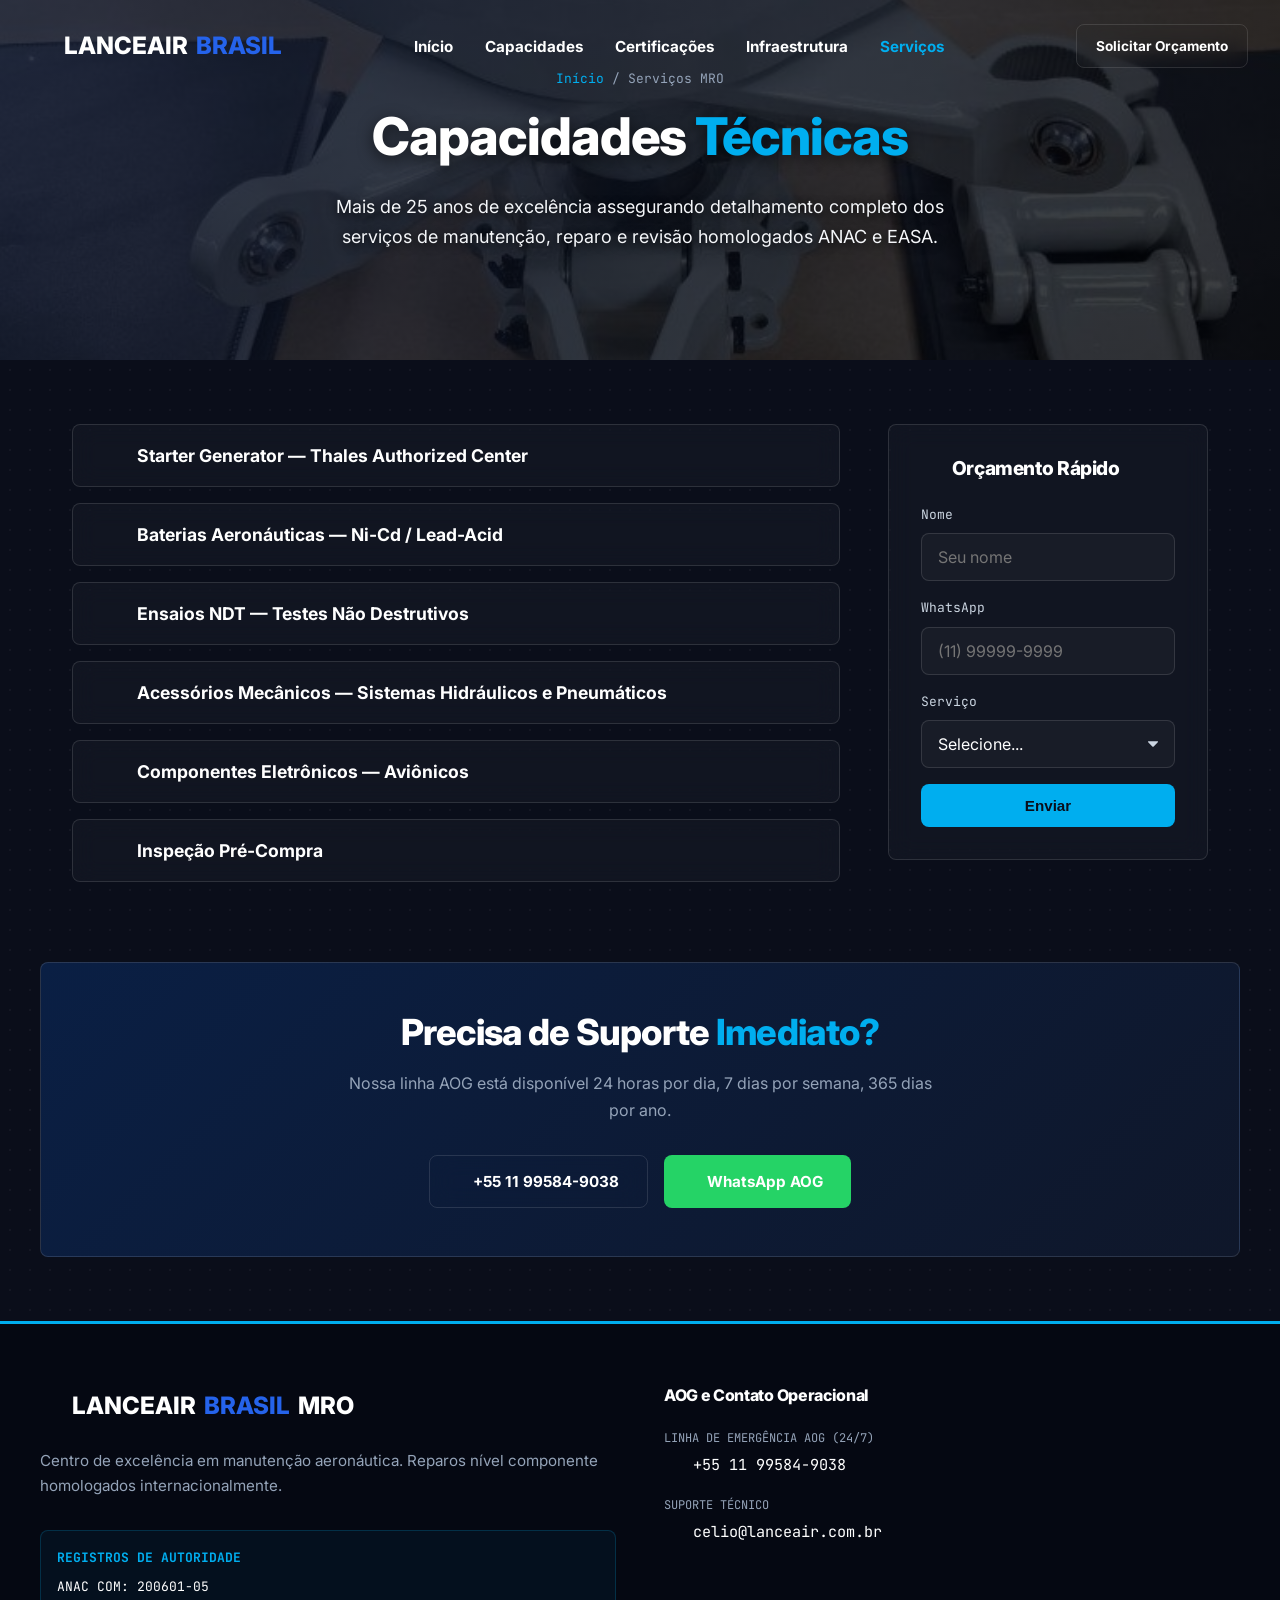
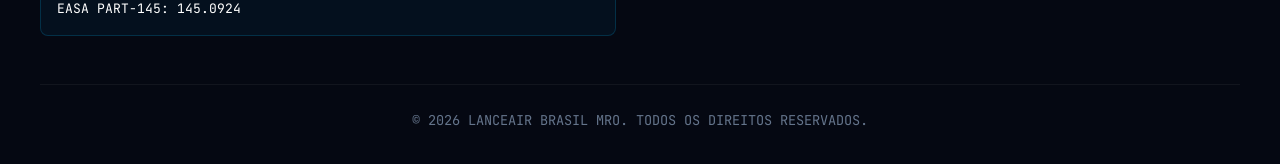
==== commit 5c0fbea1: "assets" ====
--- a/servicos.html
+++ b/servicos.html
@@ -1,4 +1,4 @@
-<!DOCTYPE html>
+﻿<!DOCTYPE html>
 <html lang="pt-BR">
 
 <head>
@@ -46,7 +46,7 @@
 
     <!-- Hero Compacto -->
     <section class="hero hero-compact" style="padding:0; margin:0; max-width:100%;">
-        <img src="assets/estrutura/estrutura-oficina-principal.webp" alt="" role="presentation" class="hero-bg">
+        <img src="assets/img/estrutura-oficina-principal.webp" alt="" role="presentation" class="hero-bg">
         <div class="hero-overlay"></div>
         <div class="hero-content">
             <div class="breadcrumb">
@@ -78,7 +78,7 @@
                         <span class="norm-tag">AMM Lanceair</span>
                         <span class="norm-tag">CMM Thales</span>
                     </div>
-                    <img src="assets/estrutura/estrutura-lab-starter-generator.webp" alt="Laborat�rio de starter generator com bancada de testes simulados Thales"
+                    <img src="assets/img/estrutura-lab-starter-generator.webp" alt="Laborat�rio de starter generator com bancada de testes simulados Thales"
                         loading="lazy">
                 </div>
             </div>
@@ -99,7 +99,7 @@
                         <span class="norm-tag">CMM Saft / Marathon</span>
                         <span class="norm-tag">RBAC 43</span>
                     </div>
-                    <img src="assets/estrutura/estrutura-laboratorio-baterias.webp" alt="Laboratório de Baterias"
+                    <img src="assets/img/estrutura-laboratorio-baterias.webp" alt="Laboratório de Baterias"
                         loading="lazy">
                 </div>
             </div>
@@ -119,7 +119,7 @@
                         <span class="norm-tag">NAS410</span>
                         <span class="norm-tag">ASTM E1444</span>
                     </div>
-                    <img src="assets/estrutura/estrutura-ensaios-ndt.webp" alt="Equipamento para ensaios n�o destrutivos � l�quido penetrante e part�cula magn�tica" loading="lazy">
+                    <img src="assets/img/estrutura-ensaios-ndt.webp" alt="Equipamento para ensaios n�o destrutivos � l�quido penetrante e part�cula magn�tica" loading="lazy">
                 </div>
             </div>
 
@@ -138,7 +138,7 @@
                         <span class="norm-tag">AMM Lanceair</span>
                         <span class="norm-tag">IPC</span>
                     </div>
-                    <img src="assets/estrutura/estrutura-componentes-mecanicos.webp" alt="Componentes Mecânicos"
+                    <img src="assets/img/estrutura-componentes-mecanicos.webp" alt="Componentes Mecânicos"
                         loading="lazy">
                 </div>
             </div>
@@ -159,7 +159,7 @@
                         <span class="norm-tag">CMM Garmin</span>
                         <span class="norm-tag">STC / SB</span>
                     </div>
-                    <img src="assets/estrutura/estrutura-bancada-testes-avionica.webp" alt="Bancada Aviônicos"
+                    <img src="assets/img/estrutura-bancada-testes-avionica.webp" alt="Bancada Aviônicos"
                         loading="lazy">
                 </div>
             </div>
@@ -180,7 +180,7 @@
                         <span class="norm-tag">RBAC 91</span>
                         <span class="norm-tag">AMM Lanceair</span>
                     </div>
-                    <img src="assets/estrutura/estrutura-sala-controle-starter.webp" alt="Sala de controle com pain�is digitais para ensaio de starter generator Thales"
+                    <img src="assets/img/estrutura-sala-controle-starter.webp" alt="Sala de controle com pain�is digitais para ensaio de starter generator Thales"
                         loading="lazy">
                 </div>
             </div>
@@ -289,4 +289,4 @@
     </script>
 </body>
 
-</html>+</html>
--- a/style.css
+++ b/style.css
@@ -1,4 +1,4 @@
-/* Google Fonts moved to <link> in HTML for better performance */
+﻿/* Google Fonts moved to <link> in HTML for better performance */
 
 :root {
     /* Brand Colors — aligned with brand-tokens.json */
@@ -1869,4 +1869,4 @@
     .sidebar-sticky {
         position: static;
     }
-}+}
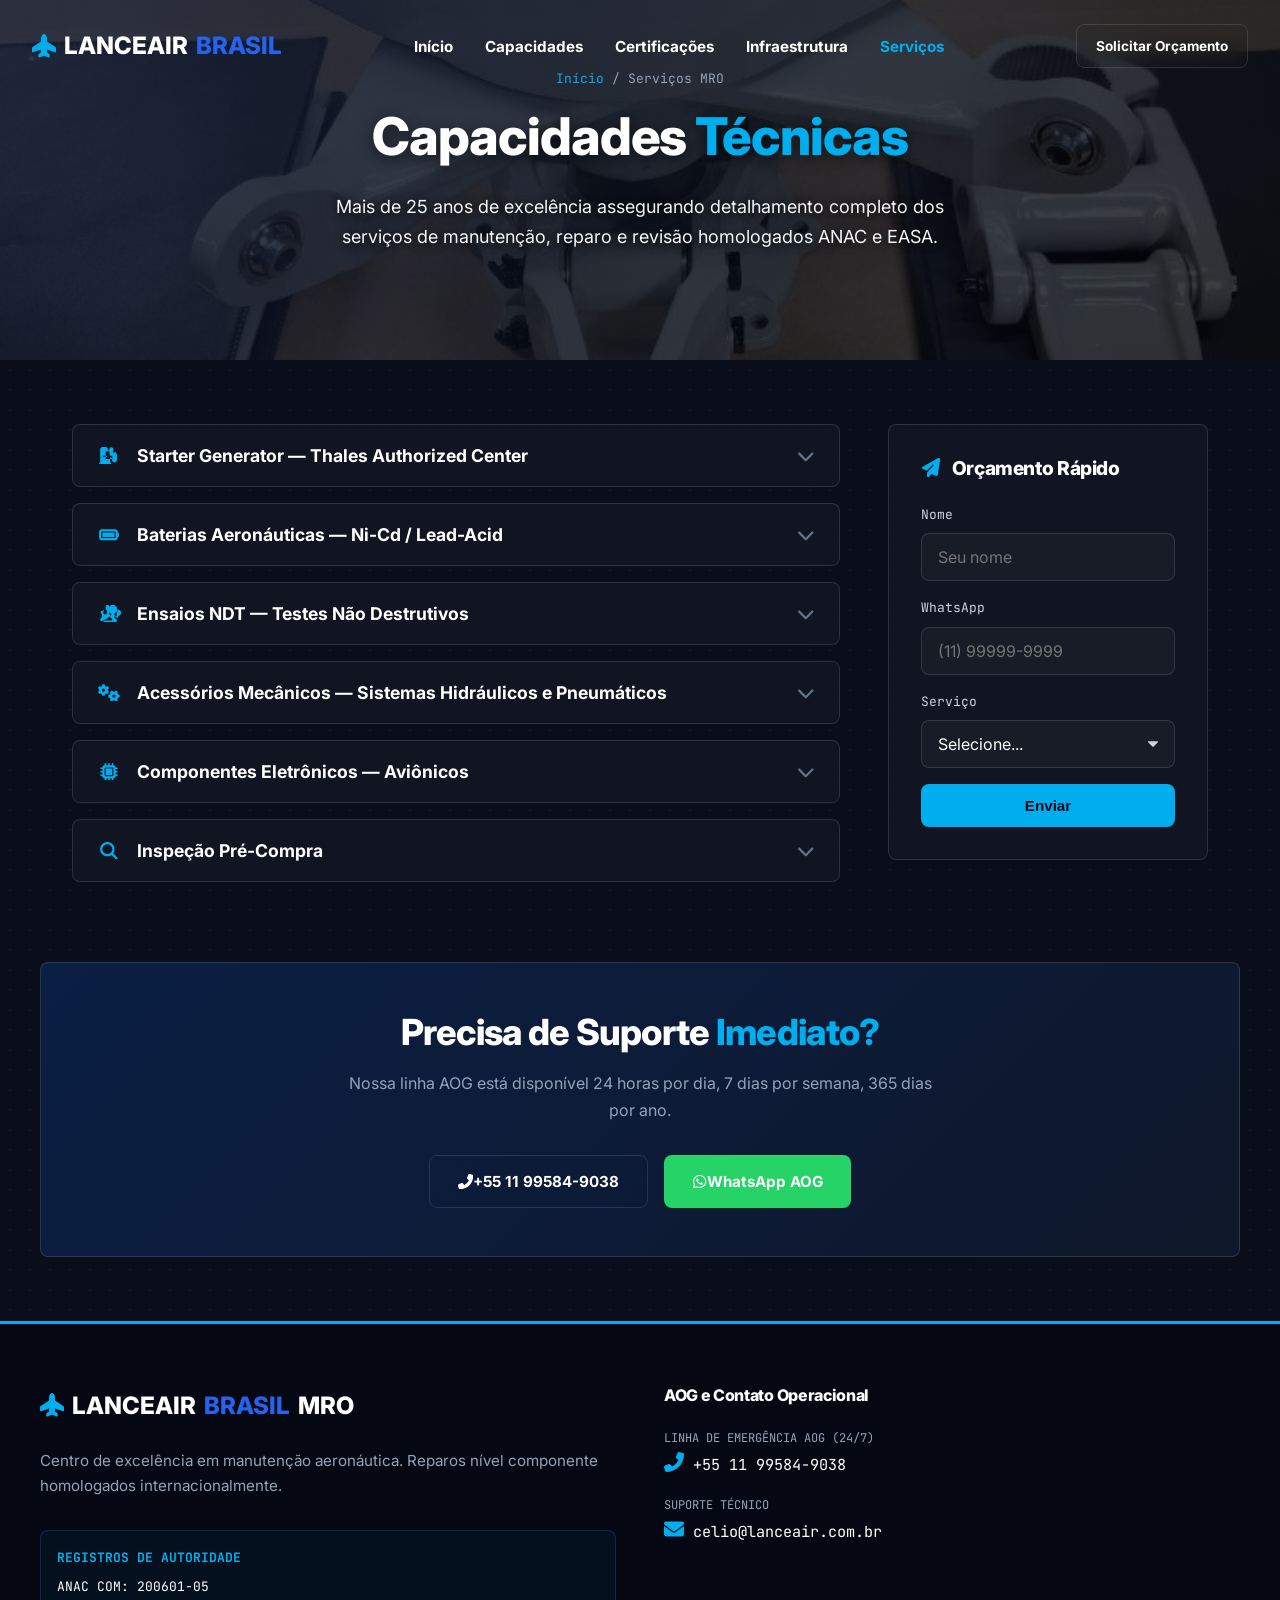
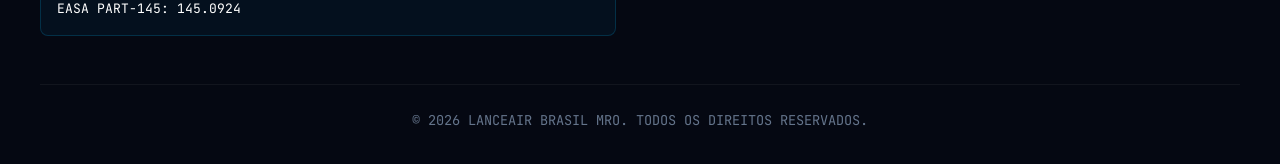
==== commit 78712d4b: "index.html" ====
--- a/servicos.html
+++ b/servicos.html
@@ -20,7 +20,7 @@
     <!-- Header -->
     <header id="header">
         <a href="index.html" class="logo">
-            <svg class="icon" aria-hidden="true"><use href="icons.svg#icon-plane-up"/></svg> LANCEAIR <span>BRASIL</span>
+            <svg class="icon" aria-hidden="true"><use href="assets/icons.svg#icon-plane-up"/></svg> LANCEAIR <span>BRASIL</span>
         </a>
         <nav>
             <ul>
@@ -66,9 +66,9 @@
             <!-- Starter Generator -->
             <div class="accordion-item">
                 <button class="accordion-header">
-                    <svg class="icon" aria-hidden="true" style="color:var(--cyan-aero);width:24px"><use href="icons.svg#icon-charging-station"/></svg>
+                    <svg class="icon" aria-hidden="true" style="color:var(--cyan-aero);width:24px"><use href="assets/icons.svg#icon-charging-station"/></svg>
                     Starter Generator — Thales Authorized Center
-                    <svg class="icon chevron" aria-hidden="true"><use href="icons.svg#icon-chevron-down"/></svg>
+                    <svg class="icon chevron" aria-hidden="true"><use href="assets/icons.svg#icon-chevron-down"/></svg>
                 </button>
                 <div class="accordion-body">
                     <p>Reparos e revisões completas de arrancadores/geradores Thales com ensaios em bancadas simuladas.
@@ -86,9 +86,9 @@
             <!-- Baterias -->
             <div class="accordion-item">
                 <button class="accordion-header">
-                    <svg class="icon" aria-hidden="true" style="color:var(--cyan-aero);width:24px"><use href="icons.svg#icon-battery-full"/></svg>
+                    <svg class="icon" aria-hidden="true" style="color:var(--cyan-aero);width:24px"><use href="assets/icons.svg#icon-battery-full"/></svg>
                     Baterias Aeronáuticas — Ni-Cd / Lead-Acid
-                    <svg class="icon chevron" aria-hidden="true"><use href="icons.svg#icon-chevron-down"/></svg>
+                    <svg class="icon chevron" aria-hidden="true"><use href="assets/icons.svg#icon-chevron-down"/></svg>
                 </button>
                 <div class="accordion-body">
                     <p>Manutenção preventiva e corretiva de baterias aeronáuticas Ni-Cd e Lead-Acid. Processos térmicos
@@ -107,9 +107,9 @@
             <!-- Ensaios NDT -->
             <div class="accordion-item">
                 <button class="accordion-header">
-                    <svg class="icon" aria-hidden="true" style="color:var(--cyan-aero);width:24px"><use href="icons.svg#icon-microscope"/></svg>
+                    <svg class="icon" aria-hidden="true" style="color:var(--cyan-aero);width:24px"><use href="assets/icons.svg#icon-microscope"/></svg>
                     Ensaios NDT — Testes Não Destrutivos
-                    <svg class="icon chevron" aria-hidden="true"><use href="icons.svg#icon-chevron-down"/></svg>
+                    <svg class="icon chevron" aria-hidden="true"><use href="assets/icons.svg#icon-chevron-down"/></svg>
                 </button>
                 <div class="accordion-body">
                     <p>Inspeções profundas por Líquido Penetrante (LP), Partícula Magnética (PM), Eddy Current (EC) e
@@ -126,9 +126,9 @@
             <!-- Acessórios Mecânicos -->
             <div class="accordion-item">
                 <button class="accordion-header">
-                    <svg class="icon" aria-hidden="true" style="color:var(--cyan-aero);width:24px"><use href="icons.svg#icon-cogs"/></svg>
+                    <svg class="icon" aria-hidden="true" style="color:var(--cyan-aero);width:24px"><use href="assets/icons.svg#icon-cogs"/></svg>
                     Acessórios Mecânicos — Sistemas Hidráulicos e Pneumáticos
-                    <svg class="icon chevron" aria-hidden="true"><use href="icons.svg#icon-chevron-down"/></svg>
+                    <svg class="icon chevron" aria-hidden="true"><use href="assets/icons.svg#icon-chevron-down"/></svg>
                 </button>
                 <div class="accordion-body">
                     <p>Serviços mecânicos detalhados em sistemas pneumáticos, hidráulicos, estruturais e de combustível.
@@ -146,9 +146,9 @@
             <!-- Componentes Eletrônicos -->
             <div class="accordion-item">
                 <button class="accordion-header">
-                    <svg class="icon" aria-hidden="true" style="color:var(--cyan-aero);width:24px"><use href="icons.svg#icon-microchip"/></svg>
+                    <svg class="icon" aria-hidden="true" style="color:var(--cyan-aero);width:24px"><use href="assets/icons.svg#icon-microchip"/></svg>
                     Componentes Eletrônicos — Aviônicos
-                    <svg class="icon chevron" aria-hidden="true"><use href="icons.svg#icon-chevron-down"/></svg>
+                    <svg class="icon chevron" aria-hidden="true"><use href="assets/icons.svg#icon-chevron-down"/></svg>
                 </button>
                 <div class="accordion-body">
                     <p>Diagnóstico de alta fidelidade e reparo de placas aviônicas utilizando instrumentação digital
@@ -167,9 +167,9 @@
             <!-- Inspeção Pré-Compra -->
             <div class="accordion-item">
                 <button class="accordion-header">
-                    <svg class="icon" aria-hidden="true" style="color:var(--cyan-aero);width:24px"><use href="icons.svg#icon-search"/></svg>
+                    <svg class="icon" aria-hidden="true" style="color:var(--cyan-aero);width:24px"><use href="assets/icons.svg#icon-search"/></svg>
                     Inspeção Pré-Compra
-                    <svg class="icon chevron" aria-hidden="true"><use href="icons.svg#icon-chevron-down"/></svg>
+                    <svg class="icon chevron" aria-hidden="true"><use href="assets/icons.svg#icon-chevron-down"/></svg>
                 </button>
                 <div class="accordion-body">
                     <p>Avaliação técnica completa da aeronave antes da aquisição. Inclui inspeção estrutural, revisão de
@@ -189,7 +189,7 @@
         <!-- Sidebar Sticky -->
         <div class="sidebar-sticky">
             <div class="sidebar-form">
-                <h3><svg class="icon" aria-hidden="true" style="color: var(--cyan-aero); margin-right: 8px;"><use href="icons.svg#icon-paper-plane"/></svg> Orçamento
+                <h3><svg class="icon" aria-hidden="true" style="color: var(--cyan-aero); margin-right: 8px;"><use href="assets/icons.svg#icon-paper-plane"/></svg> Orçamento
                     Rápido</h3>
                 <form class="contact-form" id="sidebarForm">
                     <div class="form-group">
@@ -224,10 +224,10 @@
         <h2>Precisa de Suporte <span style="color: var(--cyan-aero);">Imediato?</span></h2>
         <p>Nossa linha AOG está disponível 24 horas por dia, 7 dias por semana, 365 dias por ano.</p>
         <div class="cta-buttons">
-            <a href="tel:+5511995849038" class="btn btn-secondary"><svg class="icon" aria-hidden="true"><use href="icons.svg#icon-phone-alt"/></svg> +55 11
+            <a href="tel:+5511995849038" class="btn btn-secondary"><svg class="icon" aria-hidden="true"><use href="assets/icons.svg#icon-phone-alt"/></svg> +55 11
                 99584-9038</a>
             <a href="https://wa.me/5511995849038?text=Ol%C3%A1%2C%20preciso%20de%20suporte%20MRO%20para%20minha%20aeronave%20Lanceair."
-                class="btn btn-primary whatsapp-btn" target="_blank" rel="noopener"><svg class="icon" aria-hidden="true"><use href="icons.svg#icon-whatsapp"/></svg>
+                class="btn btn-primary whatsapp-btn" target="_blank" rel="noopener"><svg class="icon" aria-hidden="true"><use href="assets/icons.svg#icon-whatsapp"/></svg>
                 WhatsApp AOG</a>
         </div>
     </div>
@@ -238,7 +238,7 @@
         <div class="footer-grid">
             <div class="footer-col-wide">
                 <a href="index.html" class="logo" style="margin-bottom: 1.5rem;">
-                    <svg class="icon" aria-hidden="true"><use href="icons.svg#icon-plane-up"/></svg> LANCEAIR <span>BRASIL</span> MRO
+                    <svg class="icon" aria-hidden="true"><use href="assets/icons.svg#icon-plane-up"/></svg> LANCEAIR <span>BRASIL</span> MRO
                 </a>
                 <p class="footer-description">Centro de
                     excelência em manutenção aeronáutica. Reparos nível componente homologados internacionalmente.</p>
@@ -253,11 +253,11 @@
                 <div class="mono-text footer-contact-grid">
                     <div>
                         <span class="footer-contact-label">LINHA DE EMERGÊNCIA AOG (24/7)</span>
-                        <a href="tel:+5511995849038"><svg class="icon" aria-hidden="true"><use href="icons.svg#icon-phone-alt"/></svg> +55 11 99584-9038</a>
+                        <a href="tel:+5511995849038"><svg class="icon" aria-hidden="true"><use href="assets/icons.svg#icon-phone-alt"/></svg> +55 11 99584-9038</a>
                     </div>
                     <div>
                         <span class="footer-contact-label">SUPORTE TÉCNICO</span>
-                        <a href="mailto:celio@lanceair.com.br"><svg class="icon" aria-hidden="true"><use href="icons.svg#icon-envelope"/></svg> celio@lanceair.com.br</a>
+                        <a href="mailto:celio@lanceair.com.br"><svg class="icon" aria-hidden="true"><use href="assets/icons.svg#icon-envelope"/></svg> celio@lanceair.com.br</a>
                     </div>
                 </div>
             </div>
